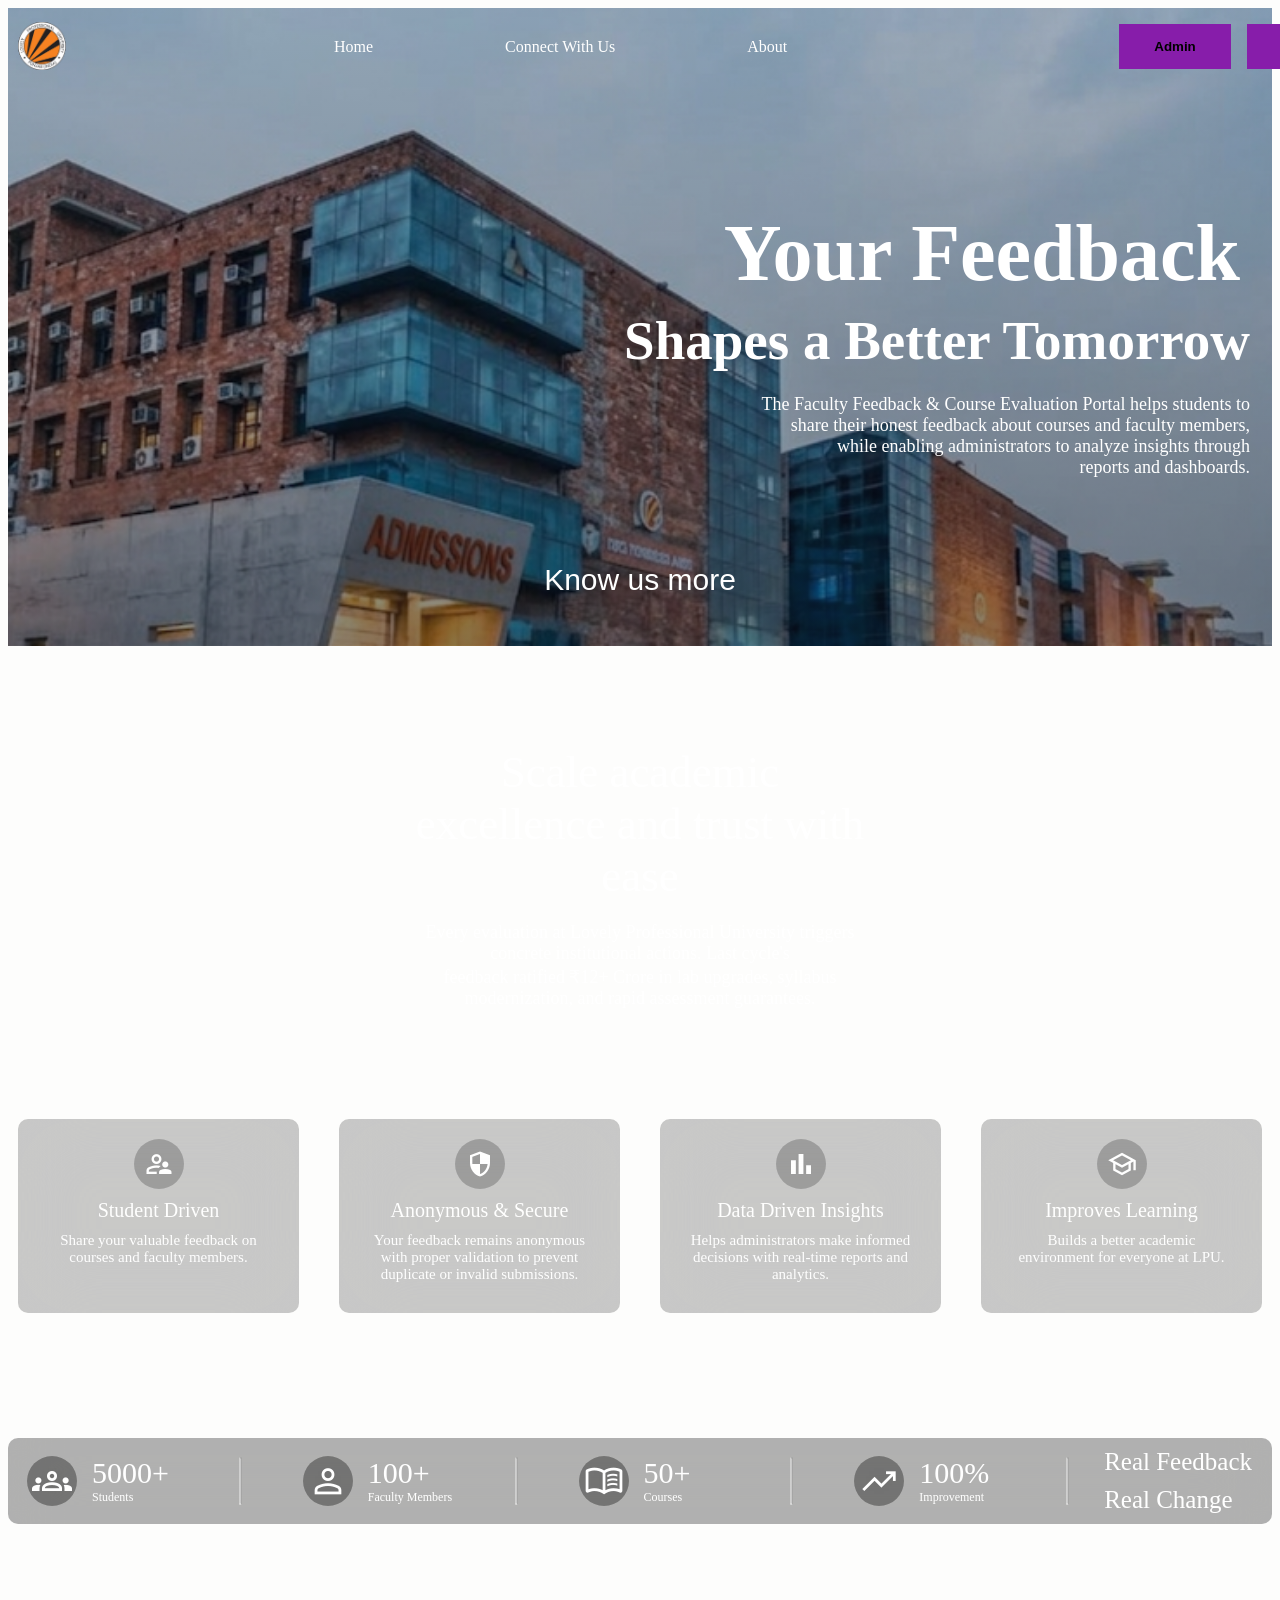
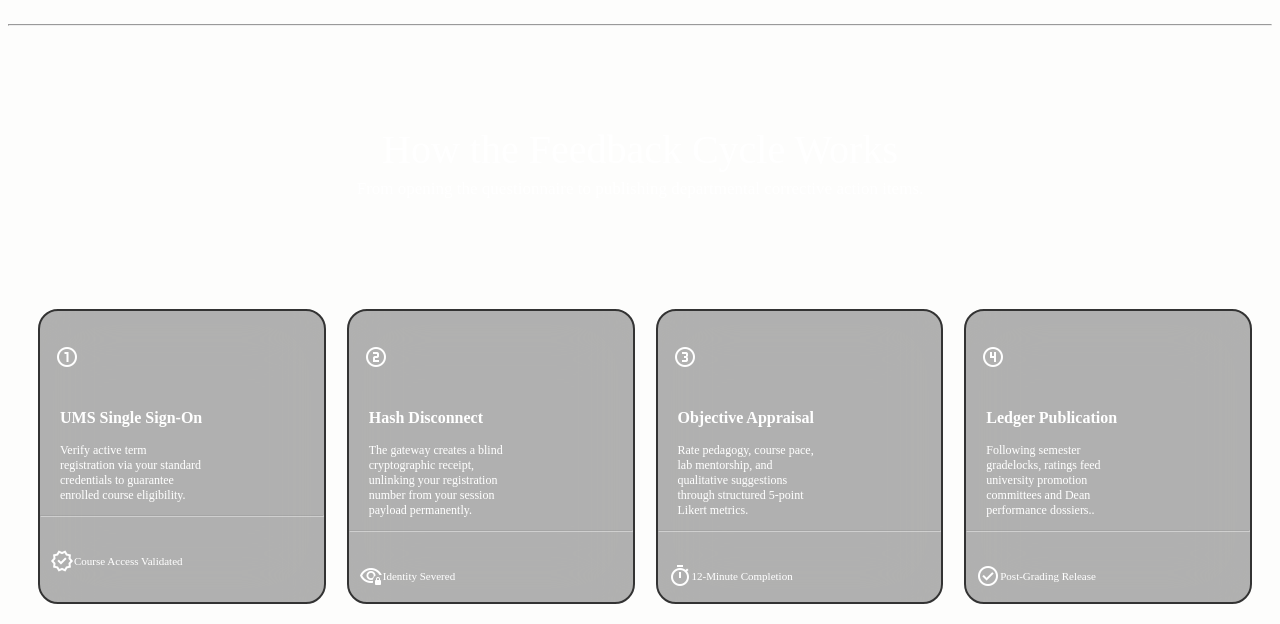
==== CA project/index.html @ 29104237 "lil bit of this, lil bit of that" ====
<!DOCTYPE html>
<html lang="en">
<head>
    <link rel="stylesheet" href="https://fonts.googleapis.com/css2?family=Material+Symbols+Outlined:opsz,wght,FILL,GRAD@20..48,100..700,0..1,-50" />
    <meta charset="UTF-8">
    <meta name="viewport" content="width=device-width, initial-scale=1.0">
    <title>Landing Page</title>
    <link rel="stylesheet" href="css/style.css">
    <link rel="stylesheet" href="css/index_card.css">
</head>
<body class="index-body">
    <header class="index_header">
        <div class="header_content">
            <div class="logo_header">
                <abbr title="Go to home"><img src="images\lpulogo.png" alt="lpu header logo"></abbr>
            </div>        
            <div class="header_nav">
                <ul>
                    <li class="home"> 
                        <a href="index.html">Home</a>
                    </li>
                    <li class="connect-with-us">
                        <a href="connect_with_us.html">Connect With Us</a>
                    </li>
                    <li class="about">
                        <a href="about.html">About</a>
                    </li>
                </ul>    
            </div>
            <div class="login-theme">
                <abbr title="Go to admin login"><button class="header-left-button">Admin</button></abbr>
                <abbr title="Go to student login"><button class="header-right-button" id="login-redirect-button">Login</button></abbr>
            </div>

        </div>
        <main class="index_main">
        <div class="main_container">
            <div class="main_text_container">
                <div class="main_text">
                    <h1 class="main_headinggg">
                       <p class="main_heading_line_1" style="padding-left: 8px;">Your Feedback</p>
                       <p class="main_heading_line_2">Shapes a Better Tomorrow</p>
                    </h1>
                    
                    <p class="main_text_l1">
                        The Faculty Feedback & Course Evaluation Portal helps students to <br>
                        share their honest feedback about courses and faculty members,<br>
                        while enabling administrators to analyze insights through<br>
                        reports and dashboards.<br>
                    </p>

                    <div class="login_button_container">
                        <div class="login_button">
                            <button>
                                <a href="about.html"><p class="login_text">Know us more</p></a> 
                            </button>
                        </div>
                    
                    </div>
                </div>
            </div>
        </div>    
    </main>

        
    </header> 

    
    <div class="section_text1">
       <p class="text1_l1">
            Scale academic excellence and trust with ease
        </p>
       <p class="text1_l2">
            Every evaluation at Lovely Professional University triggers concrete institutional actions. Last cycle's
        </p>
        <p class="text1_l3">
            feedback ratified ₹12+ Crore in lab upgrades, syllabus modernization, and rapid assessment
            guarantees.
        </p>
    </div>
    <!-- Summary Cards -->
    <!-- ****** summary_cards = sc -->
    <div class="summary_card">
        <div class="summary_card_1">
            <div class="summary_card_logo">
                
                <p class="material-symbols-outlined">
                    supervisor_account
                </p>
                <p class="summary_card_line_1">
                    Student Driven
                </p>
                <p class="summary_card_line_2">
                    Share your valuable feedback
                    on courses and faculty members.
                </p>
            </div>
        </div>
        <div class="summary_card_2">
            
            <div class="summary_card_logo">
                <p class="material-symbols-outlined">
                    security
                </p>
                <p class="summary_card_line_1">
                    Anonymous & Secure
                </p>
                <p class="summary_card_line_2">
                    Your feedback remains
                    anonymous with proper validation
                    to prevent duplicate or invalid
                    submissions.
                </p>
            </div>
        </div>
        <div class="summary_card_3">
            <div class="summary_card_logo">
                <p class="material-symbols-outlined">
                    bar_chart
                </p>
                <p class="summary_card_line_1">
                    Data Driven Insights
                </p>
                <p class="summary_card_line_2">
                    Helps administrators make
                    informed decisions with
                    real-time reports and analytics.
                </p>
            </div>
        </div>
        <div class="summary_card_4">
            <div class="summary_card_logo">
                <p class="material-symbols-outlined">
                    school
                </p>
                <p class="summary_card_line_1">
                    Improves Learning
                </p>
                <p class="summary_card_line_2">
                    Builds a better academic
                    environment for everyone
                    at LPU.
                </p>
            </div>
        </div>
    </div>
    <!-- Survey data will be populated here -->
     <!-- survey_data = sd -->
    <div class="survey_data">
        <!-- survey_data_container = sdc -->
        <div class="survey_data_container">
            <!-- survey_data_container_content = sdc_c -->
            <div class="survey_data_container_content">
                <div class="sd_side_logo">
                    <p class="material-symbols-outlined">
                        groups
                    </p>
                </div>
                <div class="survey_data_text">
                    <div class="survey_data_line_1">
                        5000+
                    </div>
                    <div class="survey_data_line_2">
                        Students
                    </div>
                </div>
            </div>
        </div>
        <hr class="sd_break">
        <div class="survey_data_container">
            <div class="survey_data_container_content">
                <div class="sd_side_logo">
                    <p class="material-symbols-outlined">
                        person
                    </p>
                </div>
                <div class="survey_data_text">
                    <div class="survey_data_line_1">
                        100+
                    </div>
                    <div class="survey_data_line_2">
                        Faculty Members
                    </div>
                </div>
            </div>
        </div>
        <hr class="sd_break">
        <div class="survey_data_container">
            <div class="survey_data_container_content">
                <div class="sd_side_logo">
                    <p class="material-symbols-outlined">
                        menu_book
                    </p>
                </div>
                <div class="survey_data_text">
                    <div class="survey_data_line_1">
                        50+
                    </div>
                    <div class="survey_data_line_2">
                        Courses
                    </div>
                </div>
            </div>
        </div>
        <hr class="sd_break">
        <div class="survey_data_container">
            <div class="survey_data_container_content">
                <div class="sd_side_logo">
                    <p class="material-symbols-outlined">
                        trending_up
                    </p>
                </div>
                <div class="survey_data_text">
                    <div class="survey_data_line_1">
                        100%
                    </div>
                    <div class="survey_data_line_2">
                        Improvement
                    </div>
                </div>
            </div>
        </div>
        <hr class="sd_break">
        <div class="sdc_5">
            <div class="sd_5">
                <p class="sd_5_l1">
                    Real Feedback
                </p>
                <p class="sd_5_l2">
                    Real Change
                </p>
            </div>
        </div>
    </div>
    <div class="page_break_1">
        <hr class="break_1">
    </div>
<!-- how the review system work -->
<!-- about_feedback = --af -->
<section class="about_feedback">
    <div class="af_t1">
        <div class="af_t1_l1">
            How the Feedback Cycle Works
        </div>
        <div class="af_t1_l2">
            From opening the questionnaire to publishing departmental corrective action items.
            </div>
    </div>

        <!-- feedback steps in the card -->
        <!-- feedback_steps = fs -->
        <div class="feedback_steps">
            <!-- feedback_step_card = fsc -->
            <div class="feedback_step_card">
                <div class="feedback_step_card_top_logo">
                    <p class="material-symbols-outlined">
                        counter_1
                    </p>
                </div>
                <div class="feedback_line">
                    <p class="feedback_line_1">
                        UMS Single Sign-On
                    </p>
                    <p class="feedback_line_2">
                        Verify active term registration via
                        your standard credentials to
                        guarantee enrolled course
                        eligibility.
                    </p>
                </div>
                <hr class="feedback_break">
                <div class="feedback_bottom_line">
                    <div class="feedback_bottom_line_1">
                        <p class="material-symbols-outlined">
                                verified
                        </p>
                    </div>
                    <div class="feedback_bottom_line_2">
                        Course Access Validated
                    </div>
                </div>
            </div>
            <div class="feedback_step_card">
                <div class="feedback_step_card_top_logo">
                    <p class="material-symbols-outlined">
                        counter_2
                    </p>
                </div>
                <div class="feedback_line">
                    <p class="feedback_line_1">
                        Hash Disconnect
                    </p>
                    <p class="feedback_line_2">
                        The gateway creates a blind
                        cryptographic receipt, unlinking
                        your registration number from
                        your session payload
                        permanently.
                    </p>
                </div>
                <hr class="feedback_break">
                <div class="feedback_bottom_line">
                    <div class="feedback_bottom_line_1">
                        <p class="material-symbols-outlined">
                            visibility_lock
                        </p>
                    </div>
                    <div class="feedback_bottom_line_2">
                            Identity Severed                        
                    </div>
                </div>
            </div>
            <div class="feedback_step_card">
                <div class="feedback_step_card_top_logo">
                    <p class="material-symbols-outlined">
                        counter_3
                    </p>
                </div>
                <div class="feedback_line">
                    <p class="feedback_line_1">
                        Objective Appraisal
                    </p>
                    <p class="feedback_line_2">
                        Rate pedagogy, course pace, lab
                        mentorship, and qualitative
                        suggestions through structured
                        5-point Likert metrics.
                    </p>
                </div>
                <hr class="feedback_break">
                <div class="feedback_bottom_line">
                    <div class="feedback_bottom_line_1">
                        <p class="material-symbols-outlined">
                            timer
                        </p>
                    </div>
                    <div class="feedback_bottom_line_2">
                        12-Minute Completion
                    </div>
                </div>
            </div>
            <div class="feedback_step_card">
                <div class="feedback_step_card_top_logo">
                    <p class="material-symbols-outlined">
                        counter_4
                    </p>
                </div>
                <div class="feedback_line">
                    <p class="feedback_line_1">
                        Ledger Publication
                    </p>
                    <p class="feedback_line_2">
                        Following semester gradelocks, ratings feed university promotion committees and Dean performance dossiers..
                    </p>
                </div>
                <hr class="feedback_break">
                <div class="feedback_bottom_line">
                    <div class="feedback_bottom_line_1ep_card_top_logo">
                        <p class="material-symbols-outlined">
                            check_circle
                        </p>
                    </div>
                    <div class="feedback_bottom_line_2">
                        Post-Grading Release
                    </div>
                </div>
            </div>
        </div>
    </section>
    <script src="js/main.js"></script>
</body>
</html>
---- CA project/css/style.css ----
@import url(colors.css);

html, body{
    color: rgb(255, 255, 255);
}


.index-body {
    background-color: rgb(253, 253, 252);
    background-image:
        /* linear-gradient(to bottom, rgba(0, 0, 0, 0), rgb(57, 55, 55)), */
       
    background-repeat: no-repeat;
    background-attachment: fixed;
    background-size: cover;
}

.index_header {
    background-image:
        linear-gradient(rgba(12, 18, 30, 0.28), rgba(12, 18, 30, 0.48)),
        url("../images/new-new.png");
    background-repeat: no-repeat;
    background-position: center;
    background-size: cover;
}

.header_nav ul{
    list-style-type: none;
    margin: 0;
    padding: 3px 0;
    display: flex;
    align-items: center;
    gap: 100px;
    white-space: nowrap;
}

.header_content {
    animation-name: homeAnimation;
    animation-duration: 5s;
    display: flex;
    justify-content: space-between;
    border-radius: 20px;
    align-items: center;
    padding-bottom: 70px;
}

.header_nav ul li a{
    display: block;
    color: white;
    text-align: center;
    padding: 14px 16px;
    text-decoration: none;
}

.header-right-button{
    background-color: rgb(135, 29, 170);
    border: none;
    font-weight: 600;
}

.header-left-button{
    background-color: rgb(135, 29, 170);
    border: none;
    font-weight: 600;
    padding: 15px 35px
}

#login-redirect-button{
    padding: 15px 35px;
}

.header-right-button:hover , .header-left-button:hover{
    background-color: rgb(137, 101, 39);
}

.logo_header img{
    max-width: 100%;
    height: 48px;
    width: auto;
    padding: 7px 300px 5px 10px;
}

.login-theme{
    align-items: center;
    list-style-type: none;
    padding: 0;
    margin: 1rem;
    display: flex;
    flex-direction: row;
    gap: 1rem;
    padding-left: 300px;

}

@keyframes homeAnimation {
    from {opacity: 0%;}
    to {opacity: 100%;}

  
}
.home:hover {
    border-bottom: 2px solid white;
    animation-name: slidingbar;
    animation-duration: 0.4s;
}
@keyframes slidingbar {
    from {border-bottom: none}
    to {border-bottom: 2px solid white;}
}

.connect-with-us:hover {
    border-bottom: 2px solid white;
    animation-name: slidingbar;
    animation-duration: 0.4s;
}
.about:hover {
    border-bottom: 2px solid white;
    animation-name: slidingbar;
    animation-duration: 0.4s;
}
---- CA project/css/index_card.css ----
/*  main tag css is here */

.index_main {
    
    display: flex;
    flex-direction: column;
    margin: 20px 10px 25px 10px;
    height: auto;
    min-height: 20vh;
}

.main_text_container {
    display: flex;
    flex-direction: row;
    flex: 1;
    flex-wrap: wrap;
    justify-content: center;
    align-items: left;
    height: auto;
    width: auto;
    margin: 10px 10px 10px 10px;
    padding: 2px;
}
.main_text {
    flex: 1 1 320px;
    
    width: auto;
    min-width: 0;
    align-items: right;
}

.main_headinggg{
    align-items: ;
}

.main_heading_line_1 {

    font-size: 80px;
    color: white;
    text-align: right;
    margin: 10px 10px 10px 10px;
}

.main_heading_line_2 {
    font-size: 55px;
    color: white;
    margin: 0px 0px 0px 20px;
    text-align: right;
}

.main_text_l1 {
    
    font-size: 18px;
    color: white;
    text-align: right;
    padding-left: 20px;
}


.main_image {
    flex: 0 1 300px;
    max-width: 300px;
    min-width: 0;
}

.main_image img {
    display: block;
    width: 100%;
    max-width: 100%;
    height: auto;
    margin: 0;
    border-radius: 20px;
}

/* colour seting is pending here */
.login_button_container {
    
    display: flex;
    flex-direction: row;
    justify-content: center;
    align-items: center;   
    margin: 0;
    padding-top: 30px;
    
}
.login_button button {
    display: flex;
    flex-direction: row;
    border-radius: 15px;
    border-color: rgba(240, 255, 255, 0);
    background-color: rgba(202, 224, 246, 0);
    padding: 5px 20px;
    font-size: 30px;
    
    
}
.login_text {
    color: rgb(255, 255, 255);

}
.login_button a{
    text-decoration: none;

}


/* section tag css is here ln 76 -- ln 208 */



/* make this better  {  :(  } */
/* .section_text1 {
    background: linear-gradient(90deg in oklch, oklch(13.83% 0.0267 309.44) 0.0%, oklch(14.50% 0.0284 311.27) 2.1%, oklch(15.27% 0.0305 313.47) 4.3%, oklch(16.15% 0.0330 316.01) 6.4%, oklch(17.12% 0.0359 318.84) 8.5%, oklch(18.18% 0.0391 321.95) 10.6%, oklch(19.31% 0.0425 325.29) 12.8%, oklch(20.52% 0.0461 328.83) 14.9%, oklch(21.78% 0.0499 332.54) 17.0%, oklch(23.09% 0.0538 336.38) 19.1%, oklch(24.44% 0.0577 340.33) 21.3%, oklch(25.82% 0.0617 344.33) 23.4%, oklch(27.23% 0.0657 348.37) 25.5%, oklch(28.65% 0.0696 352.41) 27.7%, oklch(30.08% 0.0734 356.42) 29.8%, oklch(31.50% 0.0770 0.35) 31.9%, oklch(32.91% 0.0804 4.18) 34.0%, oklch(34.30% 0.0836 7.87) 36.2%, oklch(35.65% 0.0864 11.40) 38.3%, oklch(36.97% 0.0890 14.72) 40.4%, oklch(38.24% 0.0911 17.80) 42.6%, oklch(39.45% 0.0928 20.61) 44.7%, oklch(40.59% 0.0940 23.11) 46.8%, oklch(41.66% 0.0947 25.28) 48.9%, oklch(42.66% 0.0948 27.09) 51.1%, oklch(43.64% 0.0944 28.65) 53.2%, oklch(44.61% 0.0935 30.00) 55.3%, oklch(45.57% 0.0920 31.15) 57.4%, oklch(46.52% 0.0902 32.11) 59.6%, oklch(47.46% 0.0879 32.89) 61.7%, oklch(48.38% 0.0853 33.52) 63.8%, oklch(49.29% 0.0825 34.00) 66.0%, oklch(50.18% 0.0793 34.36) 68.1%, oklch(51.05% 0.0760 34.59) 70.2%, oklch(51.89% 0.0725 34.73) 72.3%, oklch(52.72% 0.0689 34.78) 74.5%, oklch(53.51% 0.0652 34.75) 76.6%, oklch(54.29% 0.0615 34.67) 78.7%, oklch(55.03% 0.0578 34.54) 80.9%, oklch(55.74% 0.0541 34.38) 83.0%, oklch(56.42% 0.0506 34.21) 85.1%, oklch(57.07% 0.0472 34.03) 87.2%, oklch(57.68% 0.0440 33.86) 89.4%, oklch(58.25% 0.0411 33.73) 91.5%, oklch(58.78% 0.0384 33.63) 93.6%, oklch(59.27% 0.0361 33.59) 95.7%, oklch(59.72% 0.0341 33.62) 97.9%, oklch(60.13% 0.0326 33.73) 100.0%);
    opacity: 50%;
    border-radius: 10px;
    backdrop-filter: blur(10px);
    margin: -90px 8px 25px 8px;
} */

.text1_l1 {
    font-size: 45px;
    color: white;
    text-align: center;
    margin: 100px 400px 10px 400px;
}

.text1_l2 {
    font-size: 18px;
    color: white;
    text-align:center;
    margin: 20px 390px 10px 390px;
}
.text1_l3 {
    font-size: 18px;
    color: white;
    text-align:center;
    margin: -8px 400px 10px 400px;
}

.summary_card {
    display: flex;
    flex-direction: row;
    gap: 20px;

}

.summary_card_1,.summary_card_2,.summary_card_3,.summary_card_4 {
    flex: 1;
    text-align: center;
    padding: 20px;
    background-color: rgba(0, 0, 0, 0.3);
    backdrop-filter: blur(35px);
    opacity: 70%;
    border-radius: 10px;
    margin: 100px 10px 25px 10px;
}

.summary_card_logo .material-symbols-outlined{
    display: flex;
    justify-content: center;
    align-items: center;   
    margin: auto;
    font-size: 30px;
    overflow: hidden;
    width: 50px;
    height: 50px;
    border-radius: 50%;
    background-color: rgba(0, 0, 0, 0.3);
    backdrop-filter: blur(35px);
}


.summary_card_line_1 {
    font-size: 20px;
    color: white;
    margin: 10px 10px 10px 10px;
}
.summary_card_line_2 {
    font-size: 15px;
    color: white;
    margin: 10px 10px 10px 10px;
}
/* .material-symbols-outlined {
    margin: 10px 10px 10px 10px;
    font-size: 40px;
    font-variation-settings:
    'FILL' 0,
    'wght' 400,
    'GRAD' 0,
    'opsz' 48
} */

.survey_data {
    display: flex;
    flex-direction: row;
    justify-content: center;
    align-items: center;
    margin: 100px auto;
    background-color: rgba(0, 0, 0, 0.3);
    backdrop-filter: blur(35px);
    border-radius: 10px;
    gap: 20px;

}

/* fix the logo size here */
.survey_data_container{
    flex: 1;
    border-radius: 10px;
    align-items: baseline;
}

.survey_data_container_content {
    display: flex;
    flex-direction: row;
    align-items: center;
}

.survey_data_text{
    flex: 1;
}




.survey_data_line_1{
    font-size: 30px;
    margin: auto;
}
/* survey_data_side_logo :( */
.sd_side_logo .material-symbols-outlined{
    margin: 2px 15px 1px 19px;
    font-size: 40px;
    overflow: hidden;
    width: 50px;
    height: 50px;
    border-radius: 50%;
    background-color: rgba(0, 0, 0, 0.3);
    backdrop-filter: blur(35px);
    display: flex;
    justify-content: center;
    align-items: center;
}


.sd_break {
    display: flex;
    rotate: 90deg;
    width: 45px;
    max-width: 45px;
}
.survey_data_line_2{
    font-size: 12px;
    margin: auto;
}

.sd_5_l2,.sd_5_l1 {
    font-size: 25px;
    margin: 10px 20px 10px -7px;
}

/* how the feedback system work css ln238 -- ln349 */

.page_break_1_{
    margin: 100px 0px 100px 0px;
}
.break_1 {
    
    margin: 100px 0px 00px 0px;
}
.af_t1 {
    margin: 100px 10px 10px 10px ;
}
.af_t1_l1{
    text-align: center;
    margin: 0px 0px 6px 0px ;
    font-size: 40px;
}
.af_t1_l2{
    text-align: center;
    font-size: 17px;
}

/* cards starts here */

.feedback_steps{
    display: flex;
    flex-direction: row;
    gap: 1px;
    margin: 100px 10px 10px 20px ;
    border-radius: 10px;    
    }

.fsc_top_logo{
    margin: auto;
    font-size: 40px;
    overflow: hidden;
    width: 50px;
    height: 50px;
    border-radius: 50%;
    background-color: rgba(0, 0, 0, 0.3);
    backdrop-filter: blur(35px);
    display: flex;
    justify-content: center;
    align-items: center;  
}
.feedback_step_card {
    flex: 1;

    border: 2px solid #333333;
    margin: 10px 10px 10px 10px ;
    background-color: rgba(0, 0, 0, 0.3);
    backdrop-filter: blur(35px);
    border-radius: 20px;
}
.feedback_step_card_top_logo{
    margin: 10px 0px 10px 15px ;

}
.feedback_line {
    margin: 10px 120px 10px 20px ;
    height: auto;
}

p.feedback_line_1 {
    font-size: 16px;
    font-weight:900;
}
p.feedback_line_2 {
    font-size: 12px;
}

.feedback_bottom_line {
    display: flex;
    flex-direction: row;
    align-items: center;
    overflow: hidden;
    margin: 0px 10px -10px 10px;
}

.feedback_break {
    margin-top: 0px;
    opacity: 50%;
}
.feedback_bottom_line_1 {
    flex: 0 0 auto;
    height: auto;
    width:  auto;
    margin: 0px ;
    font-size: 10px;
}

.feedback_bottom_line_2 {
    flex: 0 0 auto;
    margin:0px;
    font-size: 11px;
}
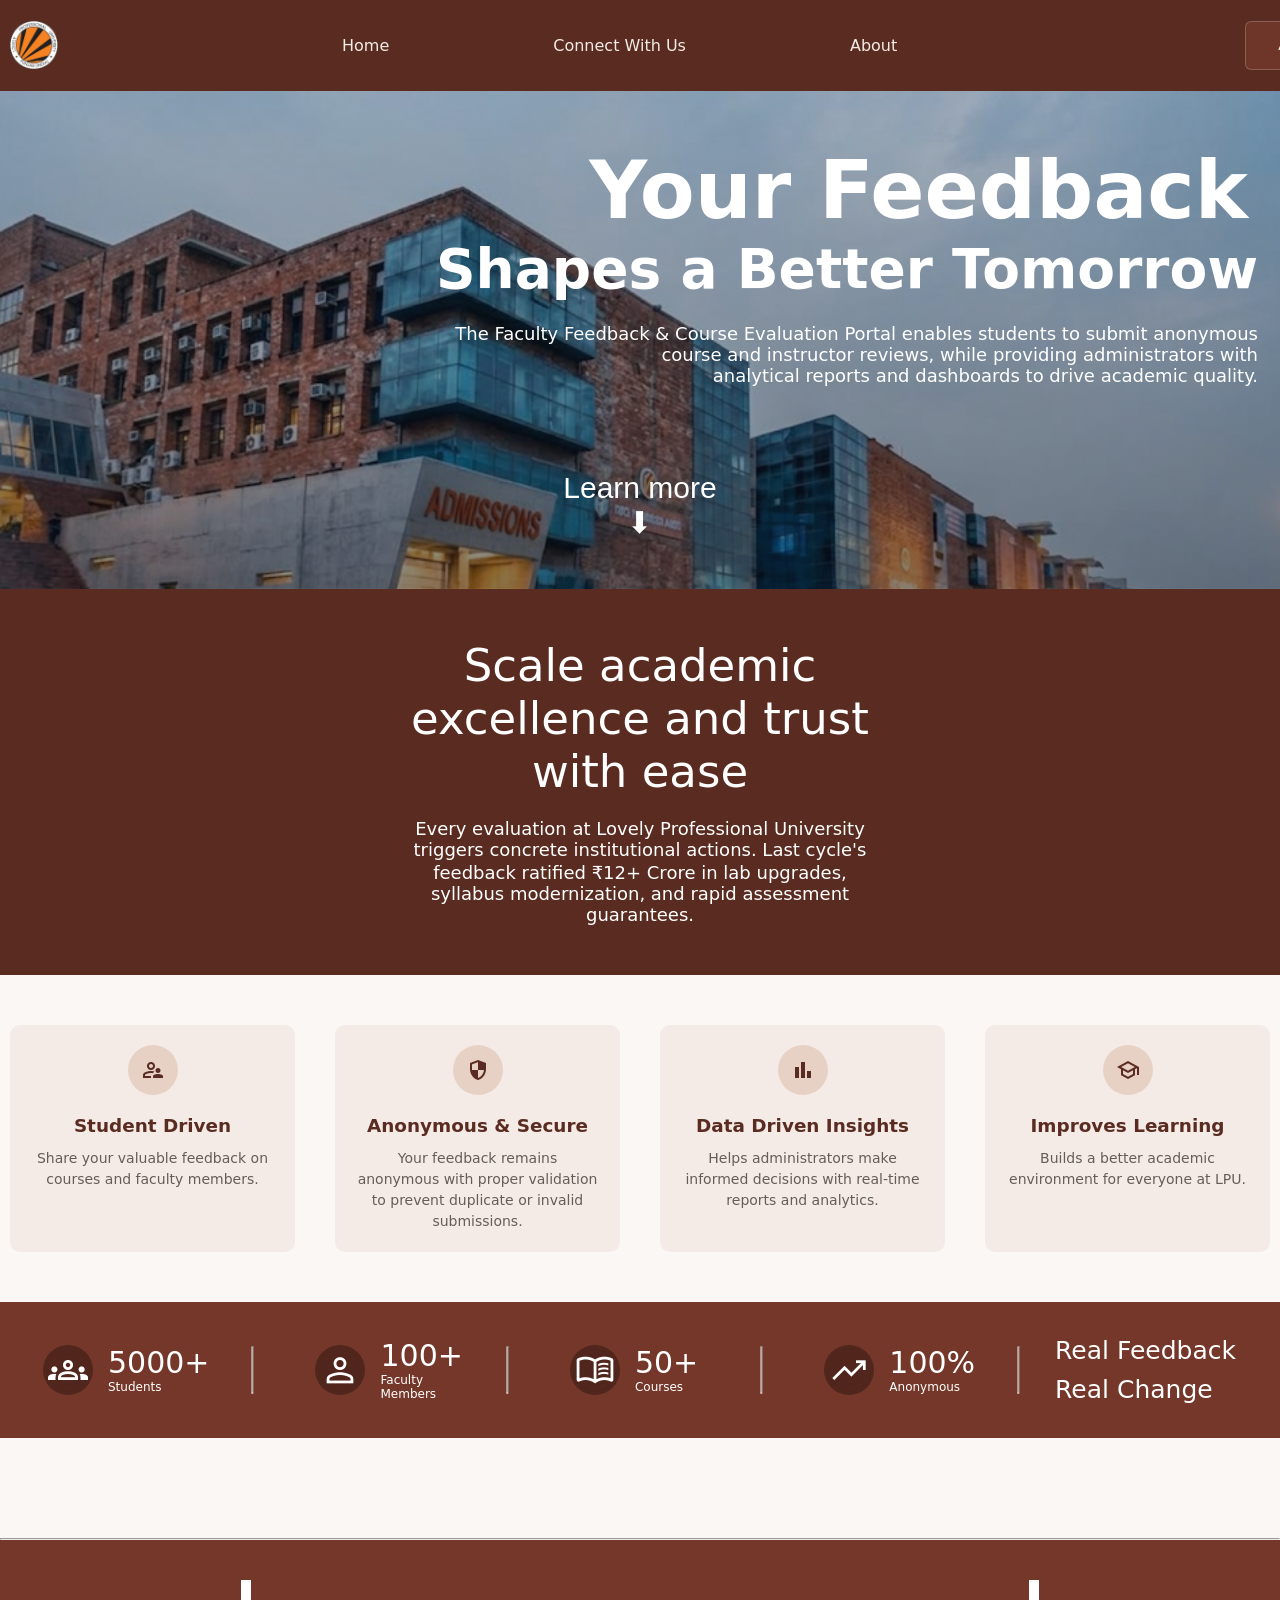
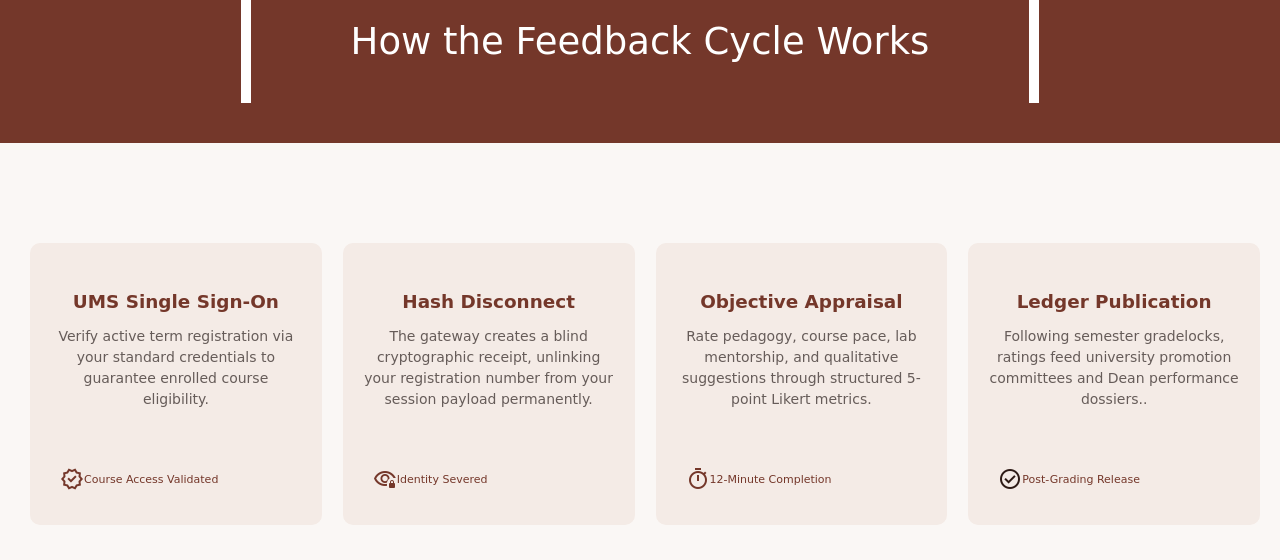
==== commit 8e71727c: "Finished re-styling of index page, shashank can u add the bottom for the page as seen on professiona" ====
--- a/CA project/index.html
+++ b/CA project/index.html
@@ -33,6 +33,7 @@
             </div>
 
         </div>
+    </header>
         <main class="index_main">
         <div class="main_container">
             <div class="main_text_container">
@@ -41,18 +42,16 @@
                        <p class="main_heading_line_1" style="padding-left: 8px;">Your Feedback</p>
                        <p class="main_heading_line_2">Shapes a Better Tomorrow</p>
                     </h1>
-                    
                     <p class="main_text_l1">
-                        The Faculty Feedback & Course Evaluation Portal helps students to <br>
-                        share their honest feedback about courses and faculty members,<br>
-                        while enabling administrators to analyze insights through<br>
-                        reports and dashboards.<br>
+                    The Faculty Feedback & Course Evaluation Portal enables students to submit anonymous <br>
+                    course and instructor reviews,
+                     while providing administrators with <br> analytical reports and dashboards to drive academic quality.
                     </p>
 
                     <div class="login_button_container">
                         <div class="login_button">
                             <button>
-                                <a href="about.html"><p class="login_text">Know us more</p></a> 
+                                <a href="about.html"><p class="login_text">Learn more <br> ⬇</p></a> 
                             </button>
                         </div>
                     
@@ -61,9 +60,6 @@
             </div>
         </div>    
     </main>
-
-        
-    </header> 
 
     
     <div class="section_text1">
@@ -215,7 +211,7 @@
                         100%
                     </div>
                     <div class="survey_data_line_2">
-                        Improvement
+                        Anonymous
                     </div>
                 </div>
             </div>
@@ -240,11 +236,8 @@
 <section class="about_feedback">
     <div class="af_t1">
         <div class="af_t1_l1">
-            How the Feedback Cycle Works
-        </div>
-        <div class="af_t1_l2">
-            From opening the questionnaire to publishing departmental corrective action items.
-            </div>
+           <p class="af_t1_l1_txt"> How the Feedback Cycle Works <p>
+        </div>
     </div>
 
         <!-- feedback steps in the card -->
@@ -252,11 +245,7 @@
         <div class="feedback_steps">
             <!-- feedback_step_card = fsc -->
             <div class="feedback_step_card">
-                <div class="feedback_step_card_top_logo">
-                    <p class="material-symbols-outlined">
-                        counter_1
-                    </p>
-                </div>
+               
                 <div class="feedback_line">
                     <p class="feedback_line_1">
                         UMS Single Sign-On
@@ -281,11 +270,7 @@
                 </div>
             </div>
             <div class="feedback_step_card">
-                <div class="feedback_step_card_top_logo">
-                    <p class="material-symbols-outlined">
-                        counter_2
-                    </p>
-                </div>
+               
                 <div class="feedback_line">
                     <p class="feedback_line_1">
                         Hash Disconnect
@@ -311,11 +296,7 @@
                 </div>
             </div>
             <div class="feedback_step_card">
-                <div class="feedback_step_card_top_logo">
-                    <p class="material-symbols-outlined">
-                        counter_3
-                    </p>
-                </div>
+                
                 <div class="feedback_line">
                     <p class="feedback_line_1">
                         Objective Appraisal
@@ -340,11 +321,7 @@
                 </div>
             </div>
             <div class="feedback_step_card">
-                <div class="feedback_step_card_top_logo">
-                    <p class="material-symbols-outlined">
-                        counter_4
-                    </p>
-                </div>
+              
                 <div class="feedback_line">
                     <p class="feedback_line_1">
                         Ledger Publication
--- a/CA project/css/style.css
+++ b/CA project/css/style.css
@@ -7,21 +7,18 @@
 
 .index-body {
     background-color: rgb(253, 253, 252);
-    background-image:
-        /* linear-gradient(to bottom, rgba(0, 0, 0, 0), rgb(57, 55, 55)), */
-       
+    margin: 0;
+    font-family: system-ui, -apple-system, sans-serif;
+    background-color: #FAF7F5;
+    color: #2D1A15;
     background-repeat: no-repeat;
     background-attachment: fixed;
     background-size: cover;
 }
 
 .index_header {
-    background-image:
-        linear-gradient(rgba(12, 18, 30, 0.28), rgba(12, 18, 30, 0.48)),
-        url("../images/new-new.png");
-    background-repeat: no-repeat;
-    background-position: center;
-    background-size: cover;
+    background-color: #5A2C21;
+    color: #FFFFFF;
 }
 
 .header_nav ul{
@@ -41,36 +38,42 @@
     justify-content: space-between;
     border-radius: 20px;
     align-items: center;
-    padding-bottom: 70px;
+    padding-top: 5px;
+    padding-bottom: 5px;
 }
 
 .header_nav ul li a{
     display: block;
-    color: white;
+    color: #F3EBE6;
+    margin: 0 1rem;
+    font-weight: 500;
     text-align: center;
     padding: 14px 16px;
     text-decoration: none;
 }
 
 .header-right-button{
-    background-color: rgb(135, 29, 170);
-    border: none;
-    font-weight: 600;
+    background-color: #6E3628;
+    color: #FFFFFF;
+    border: 1px solid rgba(255, 255, 255, 0.2);
+    padding: 1rem 2rem;
+    border-radius: 6px;
+    cursor: pointer;
 }
 
 .header-left-button{
-    background-color: rgb(135, 29, 170);
-    border: none;
-    font-weight: 600;
-    padding: 15px 35px
+    background-color: #6E3628;
+    color: #FFFFFF;
+    border: 1px solid rgba(255, 255, 255, 0.2);
+    padding: 1rem 2rem;
+    border-radius: 6px;
+    cursor: pointer;
 }
 
-#login-redirect-button{
-    padding: 15px 35px;
-}
+
 
 .header-right-button:hover , .header-left-button:hover{
-    background-color: rgb(137, 101, 39);
+    background-color: #4a271e;
 }
 
 .logo_header img{
--- a/CA project/css/index_card.css
+++ b/CA project/css/index_card.css
@@ -2,12 +2,18 @@
 /*  main tag css is here */
 
 .index_main {
-    
+    background-image:
+        linear-gradient(rgba(12, 18, 30, 0.28), rgba(12, 18, 30, 0.48)),
+        url("../images/new-new.png");
+    background-color: #74372a;
+    background-repeat: no-repeat;
+    background-position: center;
+    background-size: cover;
     display: flex;
     flex-direction: column;
-    margin: 20px 10px 25px 10px;
     height: auto;
     min-height: 20vh;
+    padding: 20px 10px 0px;
 }
 
 .main_text_container {
@@ -39,13 +45,13 @@
     font-size: 80px;
     color: white;
     text-align: right;
-    margin: 10px 10px 10px 10px;
+    margin: 10px 10px 0px 10px;
 }
 
 .main_heading_line_2 {
     font-size: 55px;
     color: white;
-    margin: 0px 0px 0px 20px;
+    margin: 0px 0px 0px 0px;
     text-align: right;
 }
 
@@ -99,30 +105,36 @@
     color: rgb(255, 255, 255);
 
 }
+
+.login_text:hover{
+    text-shadow: 0 2px 0 0 #FFFFFF;
+}
+
 .login_button a{
     text-decoration: none;
 
 }
 
+.login_button:hover {
+    transform: translateY(-5px);
+}
+
 
 /* section tag css is here ln 76 -- ln 208 */
 
 
 
 /* make this better  {  :(  } */
-/* .section_text1 {
-    background: linear-gradient(90deg in oklch, oklch(13.83% 0.0267 309.44) 0.0%, oklch(14.50% 0.0284 311.27) 2.1%, oklch(15.27% 0.0305 313.47) 4.3%, oklch(16.15% 0.0330 316.01) 6.4%, oklch(17.12% 0.0359 318.84) 8.5%, oklch(18.18% 0.0391 321.95) 10.6%, oklch(19.31% 0.0425 325.29) 12.8%, oklch(20.52% 0.0461 328.83) 14.9%, oklch(21.78% 0.0499 332.54) 17.0%, oklch(23.09% 0.0538 336.38) 19.1%, oklch(24.44% 0.0577 340.33) 21.3%, oklch(25.82% 0.0617 344.33) 23.4%, oklch(27.23% 0.0657 348.37) 25.5%, oklch(28.65% 0.0696 352.41) 27.7%, oklch(30.08% 0.0734 356.42) 29.8%, oklch(31.50% 0.0770 0.35) 31.9%, oklch(32.91% 0.0804 4.18) 34.0%, oklch(34.30% 0.0836 7.87) 36.2%, oklch(35.65% 0.0864 11.40) 38.3%, oklch(36.97% 0.0890 14.72) 40.4%, oklch(38.24% 0.0911 17.80) 42.6%, oklch(39.45% 0.0928 20.61) 44.7%, oklch(40.59% 0.0940 23.11) 46.8%, oklch(41.66% 0.0947 25.28) 48.9%, oklch(42.66% 0.0948 27.09) 51.1%, oklch(43.64% 0.0944 28.65) 53.2%, oklch(44.61% 0.0935 30.00) 55.3%, oklch(45.57% 0.0920 31.15) 57.4%, oklch(46.52% 0.0902 32.11) 59.6%, oklch(47.46% 0.0879 32.89) 61.7%, oklch(48.38% 0.0853 33.52) 63.8%, oklch(49.29% 0.0825 34.00) 66.0%, oklch(50.18% 0.0793 34.36) 68.1%, oklch(51.05% 0.0760 34.59) 70.2%, oklch(51.89% 0.0725 34.73) 72.3%, oklch(52.72% 0.0689 34.78) 74.5%, oklch(53.51% 0.0652 34.75) 76.6%, oklch(54.29% 0.0615 34.67) 78.7%, oklch(55.03% 0.0578 34.54) 80.9%, oklch(55.74% 0.0541 34.38) 83.0%, oklch(56.42% 0.0506 34.21) 85.1%, oklch(57.07% 0.0472 34.03) 87.2%, oklch(57.68% 0.0440 33.86) 89.4%, oklch(58.25% 0.0411 33.73) 91.5%, oklch(58.78% 0.0384 33.63) 93.6%, oklch(59.27% 0.0361 33.59) 95.7%, oklch(59.72% 0.0341 33.62) 97.9%, oklch(60.13% 0.0326 33.73) 100.0%);
-    opacity: 50%;
-    border-radius: 10px;
-    backdrop-filter: blur(10px);
-    margin: -90px 8px 25px 8px;
-} */
+.section_text1 {
+    background: #5A2C21;
+}
 
 .text1_l1 {
     font-size: 45px;
     color: white;
     text-align: center;
-    margin: 100px 400px 10px 400px;
+    margin: 0px 400px 0px 400px;
+    padding-top: 50px;
 }
 
 .text1_l2 {
@@ -135,72 +147,82 @@
     font-size: 18px;
     color: white;
     text-align:center;
-    margin: -8px 400px 10px 400px;
+    margin: -8px 400px 0px 400px;
+    padding-bottom: 50px;
 }
 
 .summary_card {
+    padding-top: 50px;
+    background: #FAF7F5;
     display: flex;
     flex-direction: row;
     gap: 20px;
-
+    padding-bottom: 25px;
+    
+}
+.summary_card_1:hover, .summary_card_2:hover, .summary_card_3:hover, .summary_card_4:hover,
+.feedback_step_card:hover {
+    transform: translateY(-10px);
+    box-shadow: 0 0 0 2px #74372a;
 }
 
 .summary_card_1,.summary_card_2,.summary_card_3,.summary_card_4 {
     flex: 1;
     text-align: center;
     padding: 20px;
-    background-color: rgba(0, 0, 0, 0.3);
-    backdrop-filter: blur(35px);
-    opacity: 70%;
+    background-color: #F4EBE6;
     border-radius: 10px;
-    margin: 100px 10px 25px 10px;
+    margin: 0px 10px 25px 10px;
 }
 
 .summary_card_logo .material-symbols-outlined{
-    display: flex;
+  width: 50px;
+  height: 50px;
+  background-color: #E7D1C4;
+  border-radius: 50%;
+  display: flex;
+  align-items: center;
+  justify-content: center;
+  margin: 0 auto 1.25rem auto;
+  color: #5A2C21;
+}
+
+.feedback_step_card_top_logo .material-symbols-outlined {
+    display: flex;
+    align-items: center;
     justify-content: center;
-    align-items: center;   
-    margin: auto;
-    font-size: 30px;
-    overflow: hidden;
     width: 50px;
     height: 50px;
+    margin: 0 auto 1.25rem;
     border-radius: 50%;
-    background-color: rgba(0, 0, 0, 0.3);
-    backdrop-filter: blur(35px);
+    background-color: #E7D1C4;
+    color: #5A2C21;
 }
 
 
 .summary_card_line_1 {
-    font-size: 20px;
-    color: white;
-    margin: 10px 10px 10px 10px;
+    color: #5A2C21;;
+    font-size: 1.15rem;
+    font-weight: 600;
+    margin-bottom: 0.75rem;
+
 }
 .summary_card_line_2 {
-    font-size: 15px;
-    color: white;
-    margin: 10px 10px 10px 10px;
-}
-/* .material-symbols-outlined {
-    margin: 10px 10px 10px 10px;
-    font-size: 40px;
-    font-variation-settings:
-    'FILL' 0,
-    'wght' 400,
-    'GRAD' 0,
-    'opsz' 48
-} */
+    color: #665C59;
+    font-size: 0.875rem;
+    line-height: 1.5;
+    margin: 0;
+}
 
 .survey_data {
-    display: flex;
-    flex-direction: row;
-    justify-content: center;
+    flex-direction: row;
+    gap: 20px;
+    background-color: #74372a;
+    color: #FFFFFF;
+    padding: 1.5rem;
+    display: flex;
+    justify-content: space-around;
     align-items: center;
-    margin: 100px auto;
-    background-color: rgba(0, 0, 0, 0.3);
-    backdrop-filter: blur(35px);
-    border-radius: 10px;
-    gap: 20px;
 
 }
 
@@ -270,13 +292,29 @@
     margin: 100px 0px 00px 0px;
 }
 .af_t1 {
-    margin: 100px 10px 10px 10px ;
+    background: #74372a;
+    padding-top: 40px;
+    padding-bottom: 40px;
 }
 .af_t1_l1{
     text-align: center;
-    margin: 0px 0px 6px 0px ;
-    font-size: 40px;
-}
+    font-size: 37px;
+    color: #FFFFFF;
+    border-left: 10px solid #FFFFFF;
+    border-right: 10px solid #FFFFFF;
+    /* border-top: 2px solid #FFFFFF;
+    border-bottom: 2px solid #FFFFFF; */
+    width: fit-content;
+    padding: 3px 100px;
+    margin: auto;
+
+}
+
+/* .af_t1_l1_txt {
+    border: 2px solid #54251c;
+    padding: none;
+} */
+
 .af_t1_l2{
     text-align: center;
     font-size: 17px;
@@ -307,28 +345,32 @@
 }
 .feedback_step_card {
     flex: 1;
-
-    border: 2px solid #333333;
-    margin: 10px 10px 10px 10px ;
-    background-color: rgba(0, 0, 0, 0.3);
-    backdrop-filter: blur(35px);
-    border-radius: 20px;
+    display: flex;
+    flex-direction: column;
+    text-align: center;
+    padding: 20px;
+    background-color: #F4EBE6;
+    border-radius: 10px;
+    margin: 0px 10px 25px 10px;
 }
 .feedback_step_card_top_logo{
-    margin: 10px 0px 10px 15px ;
-
+    margin: 0;
 }
 .feedback_line {
-    margin: 10px 120px 10px 20px ;
-    height: auto;
+    flex: 1;
+    margin: 10px 0;
 }
 
 p.feedback_line_1 {
-    font-size: 16px;
-    font-weight:900;
+    color: #74372a;
+    font-size: 1.15rem;
+    font-weight: 600;
+    margin-bottom: 0.75rem;
 }
 p.feedback_line_2 {
-    font-size: 12px;
+    color: #665C59;
+    font-size: 0.875rem;
+    line-height: 1.5;
 }
 
 .feedback_bottom_line {
@@ -341,7 +383,8 @@
 
 .feedback_break {
     margin-top: 0px;
-    opacity: 50%;
+    border: 0;
+    border-top: 1px solid #E7D1C4;
 }
 .feedback_bottom_line_1 {
     flex: 0 0 auto;
@@ -351,8 +394,13 @@
     font-size: 10px;
 }
 
+.feedback_bottom_line_1 .material-symbols-outlined {
+    color: #74372a;
+}
+
 .feedback_bottom_line_2 {
     flex: 0 0 auto;
     margin:0px;
     font-size: 11px;
-}
+    color: #74372a;
+}
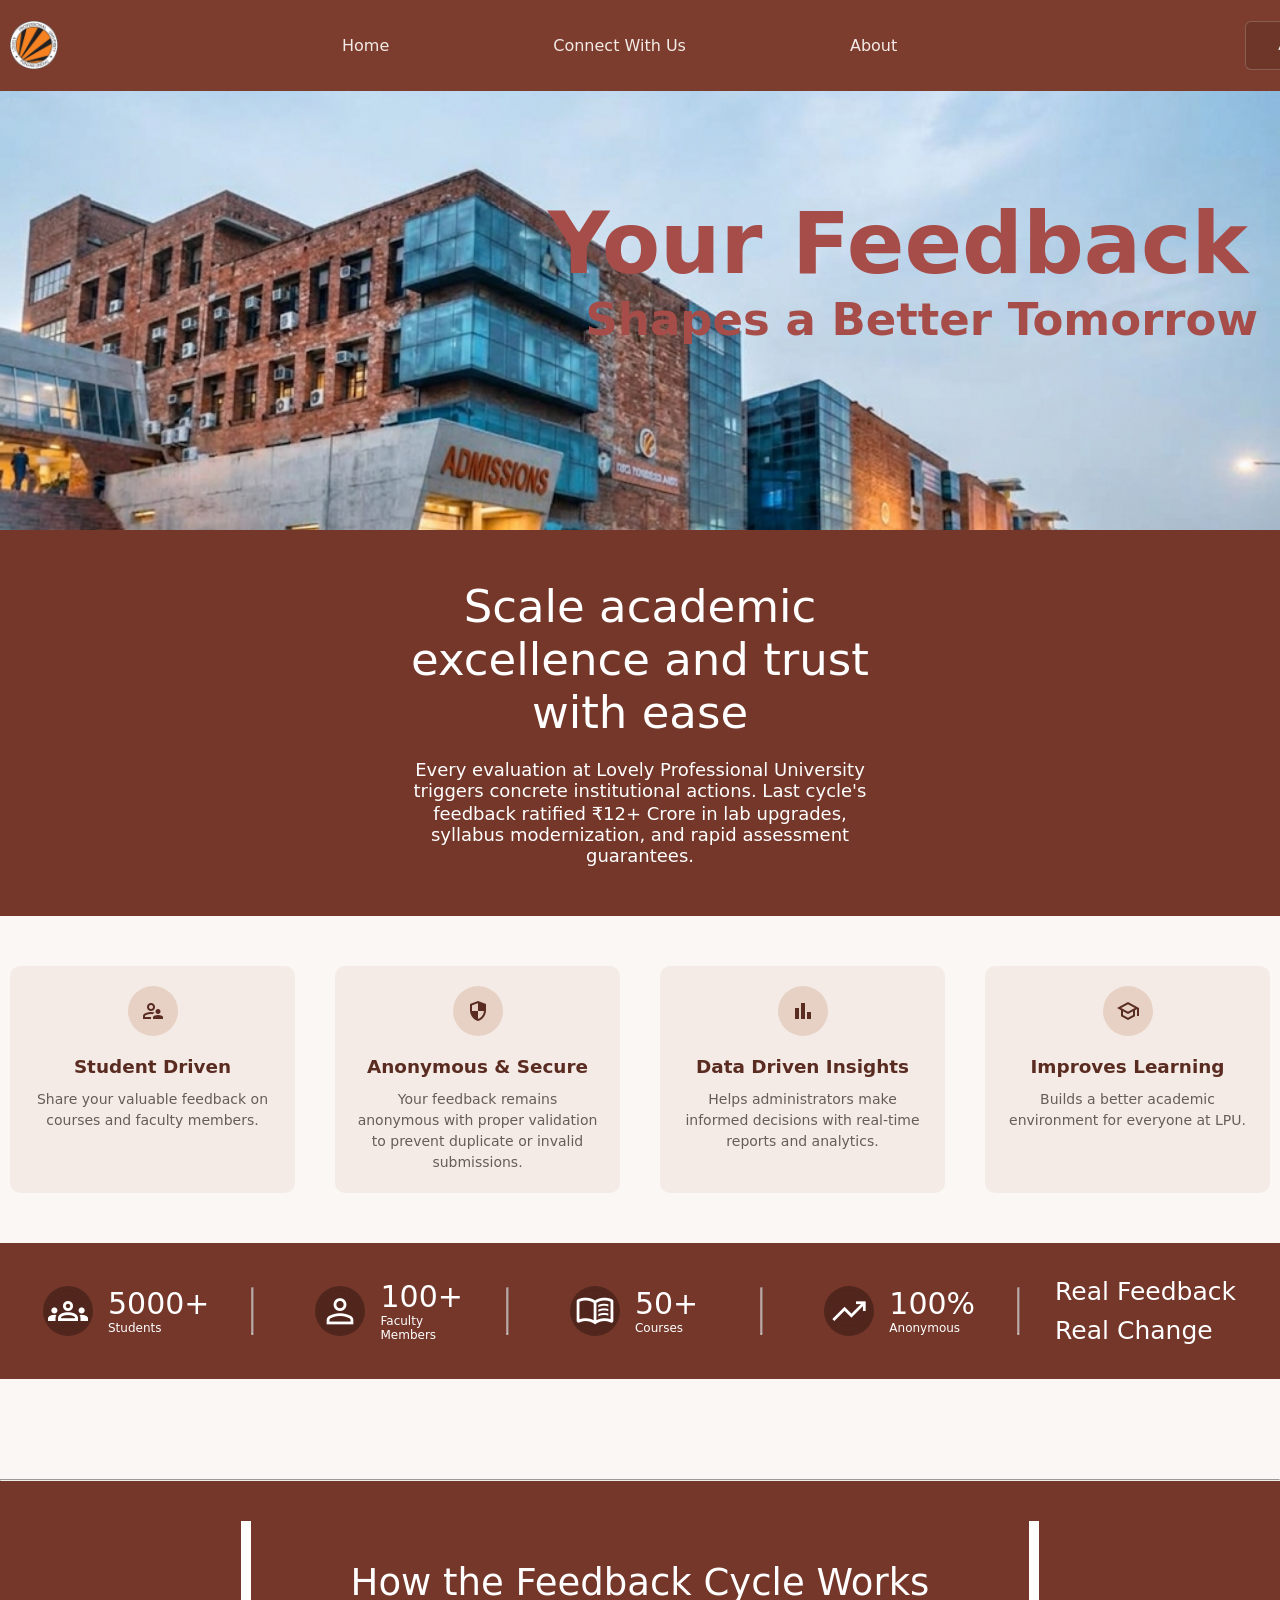
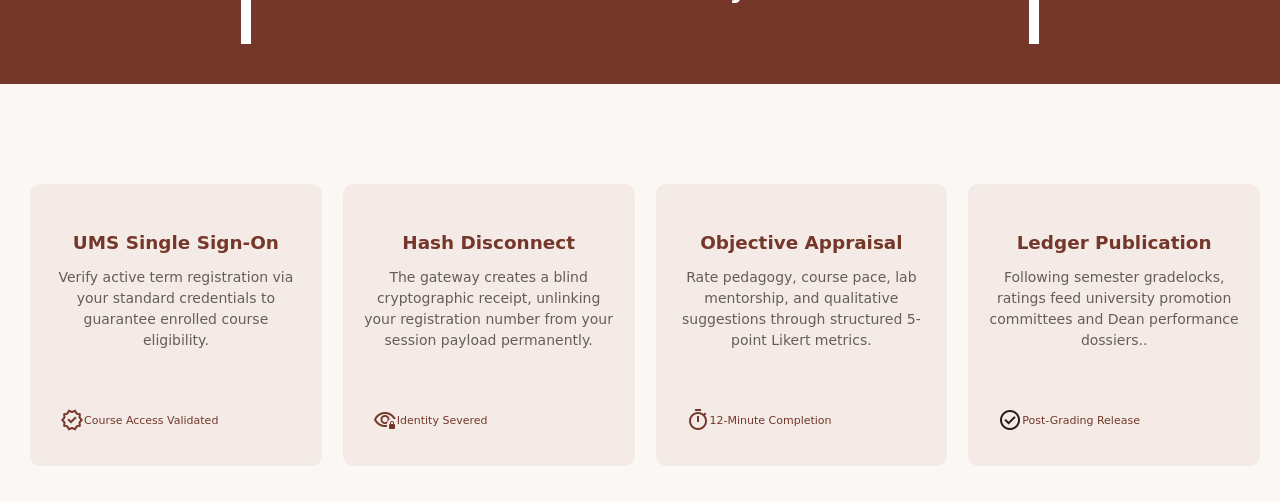
==== commit f94dd0d4: "designed login page aswell" ====
--- a/CA project/index.html
+++ b/CA project/index.html
@@ -42,20 +42,20 @@
                        <p class="main_heading_line_1" style="padding-left: 8px;">Your Feedback</p>
                        <p class="main_heading_line_2">Shapes a Better Tomorrow</p>
                     </h1>
-                    <p class="main_text_l1">
+                    <!-- <p class="main_text_l1">
                     The Faculty Feedback & Course Evaluation Portal enables students to submit anonymous <br>
                     course and instructor reviews,
                      while providing administrators with <br> analytical reports and dashboards to drive academic quality.
-                    </p>
+                    </p> -->
 
-                    <div class="login_button_container">
+                    <!-- <div class="login_button_container">
                         <div class="login_button">
                             <button>
                                 <a href="about.html"><p class="login_text">Learn more <br> ⬇</p></a> 
                             </button>
                         </div>
                     
-                    </div>
+                    </div> -->
                 </div>
             </div>
         </div>    
--- a/CA project/css/style.css
+++ b/CA project/css/style.css
@@ -17,7 +17,7 @@
 }
 
 .index_header {
-    background-color: #5A2C21;
+    background-color: #7c3c2e;
     color: #FFFFFF;
 }
 
@@ -32,8 +32,8 @@
 }
 
 .header_content {
-    animation-name: homeAnimation;
-    animation-duration: 5s;
+    /* animation-name: homeAnimation;
+    animation-duration: 5s; */
     display: flex;
     justify-content: space-between;
     border-radius: 20px;
@@ -53,6 +53,8 @@
 }
 
 .header-right-button{
+    animation-name: homeAnimation;
+    animation-duration: 3s;
     background-color: #6E3628;
     color: #FFFFFF;
     border: 1px solid rgba(255, 255, 255, 0.2);
@@ -63,7 +65,9 @@
 
 .header-left-button{
     background-color: #6E3628;
-    color: #FFFFFF;
+    animation-name: homeAnimation;
+    animation-duration: 3s;
+    color: #ffffff;
     border: 1px solid rgba(255, 255, 255, 0.2);
     padding: 1rem 2rem;
     border-radius: 6px;
@@ -73,7 +77,9 @@
 
 
 .header-right-button:hover , .header-left-button:hover{
-    background-color: #4a271e;
+    background-color: #e0dfde;
+    color: black;
+    border: 1px groove black;
 }
 
 .logo_header img{
--- a/CA project/css/index_card.css
+++ b/CA project/css/index_card.css
@@ -2,9 +2,7 @@
 /*  main tag css is here */
 
 .index_main {
-    background-image:
-        linear-gradient(rgba(12, 18, 30, 0.28), rgba(12, 18, 30, 0.48)),
-        url("../images/new-new.png");
+    background-image: url("../images/new-new.png");
     background-color: #74372a;
     background-repeat: no-repeat;
     background-position: center;
@@ -30,38 +28,38 @@
 }
 .main_text {
     flex: 1 1 320px;
-    
+    padding-top: 50px;
     width: auto;
     min-width: 0;
     align-items: right;
-}
-
-.main_headinggg{
-    align-items: ;
+
 }
 
 .main_heading_line_1 {
 
-    font-size: 80px;
-    color: white;
+    font-size: 85px;
+    color: rgb(167, 77, 73);
     text-align: right;
+    min-width: 0;
+    width: auto;
     margin: 10px 10px 0px 10px;
 }
 
 .main_heading_line_2 {
-    font-size: 55px;
-    color: white;
+    font-size: 45px;
+    color: rgb(167, 77, 73);
     margin: 0px 0px 0px 0px;
     text-align: right;
-}
-
-.main_text_l1 {
+    padding-bottom: 150px;
+}
+
+/* .main_text_l1 {
     
     font-size: 18px;
-    color: white;
+    color: #74372a;
     text-align: right;
     padding-left: 20px;
-}
+} */
 
 
 .main_image {
@@ -80,7 +78,7 @@
 }
 
 /* colour seting is pending here */
-.login_button_container {
+/* .login_button_container {
     
     display: flex;
     flex-direction: row;
@@ -102,13 +100,10 @@
     
 }
 .login_text {
-    color: rgb(255, 255, 255);
-
-}
-
-.login_text:hover{
-    text-shadow: 0 2px 0 0 #FFFFFF;
-}
+    color: rgb(250, 250, 250);
+
+}
+
 
 .login_button a{
     text-decoration: none;
@@ -117,7 +112,7 @@
 
 .login_button:hover {
     transform: translateY(-5px);
-}
+} */
 
 
 /* section tag css is here ln 76 -- ln 208 */
@@ -126,7 +121,7 @@
 
 /* make this better  {  :(  } */
 .section_text1 {
-    background: #5A2C21;
+    background: #74372a;
 }
 
 .text1_l1 {
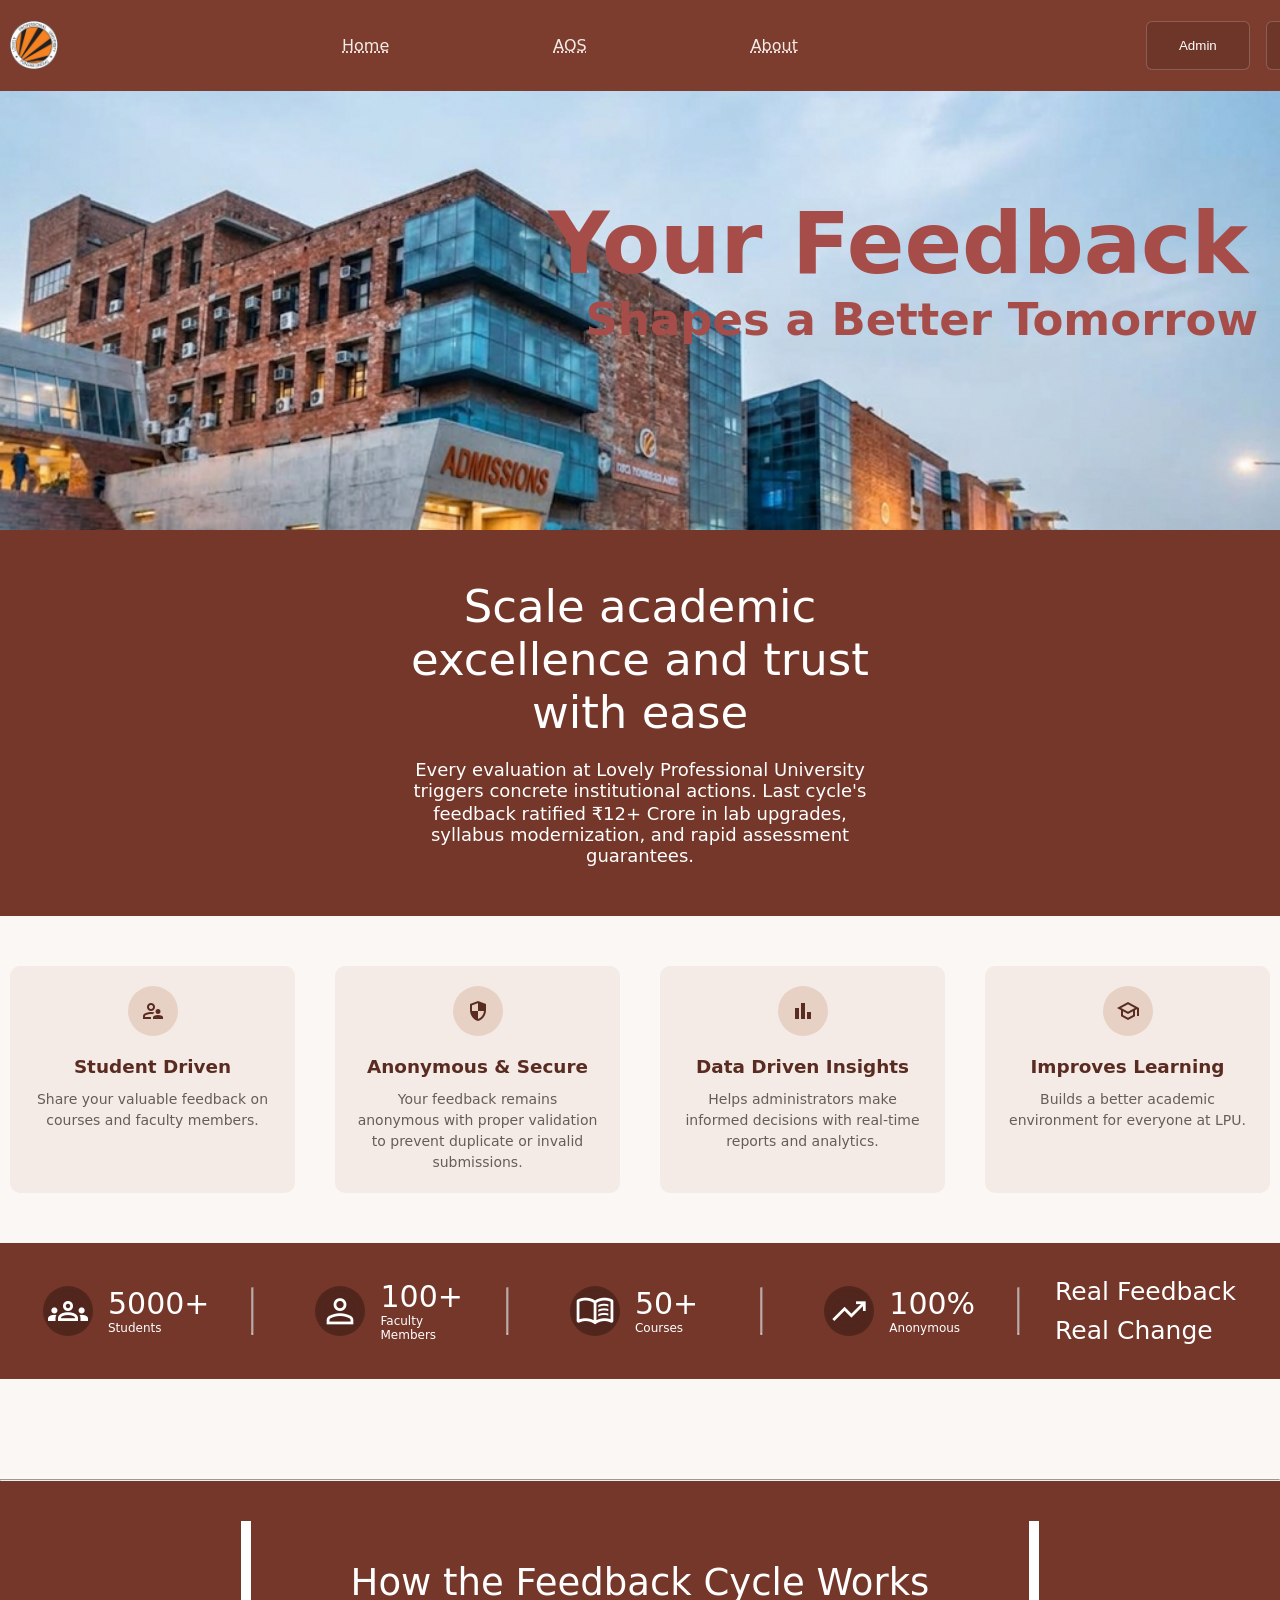
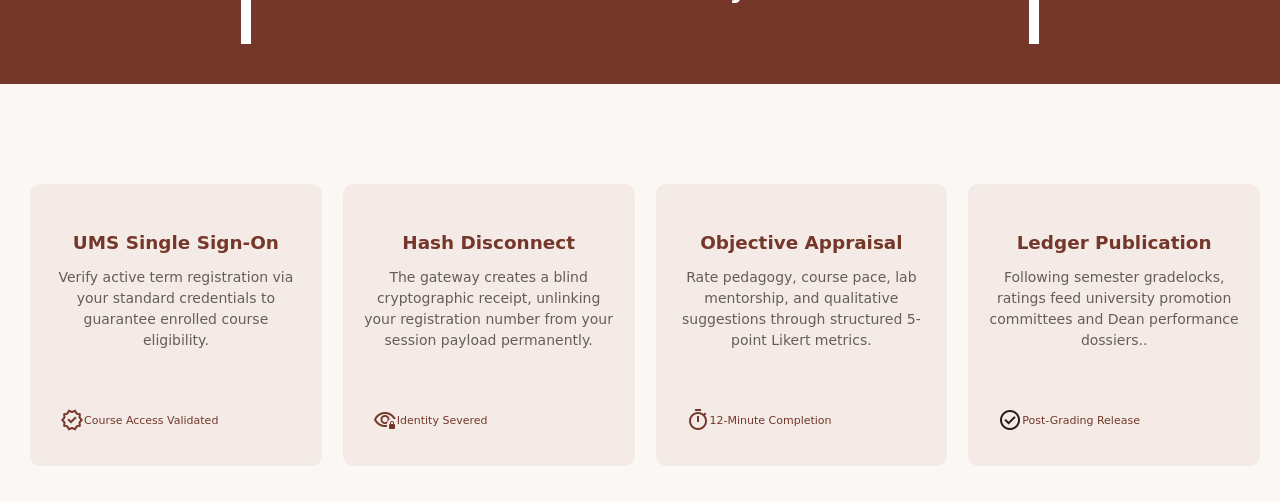
==== commit ed3f4500: "lil bit of this li bit of that" ====
--- a/CA project/index.html
+++ b/CA project/index.html
@@ -17,13 +17,13 @@
             <div class="header_nav">
                 <ul>
                     <li class="home"> 
-                        <a href="index.html">Home</a>
+                       <abbr title="Home"> <a href="index.html">Home</a></abbr>
                     </li>
                     <li class="connect-with-us">
-                        <a href="connect_with_us.html">Connect With Us</a>
+                        <abbr title="Connect with us via AQS"><a href="connect_with_us.html">AQS</a></abbr>
                     </li>
                     <li class="about">
-                        <a href="about.html">About</a>
+                       <abbr title="About us"><a href="about.html">About</a></abbr>
                     </li>
                 </ul>    
             </div>
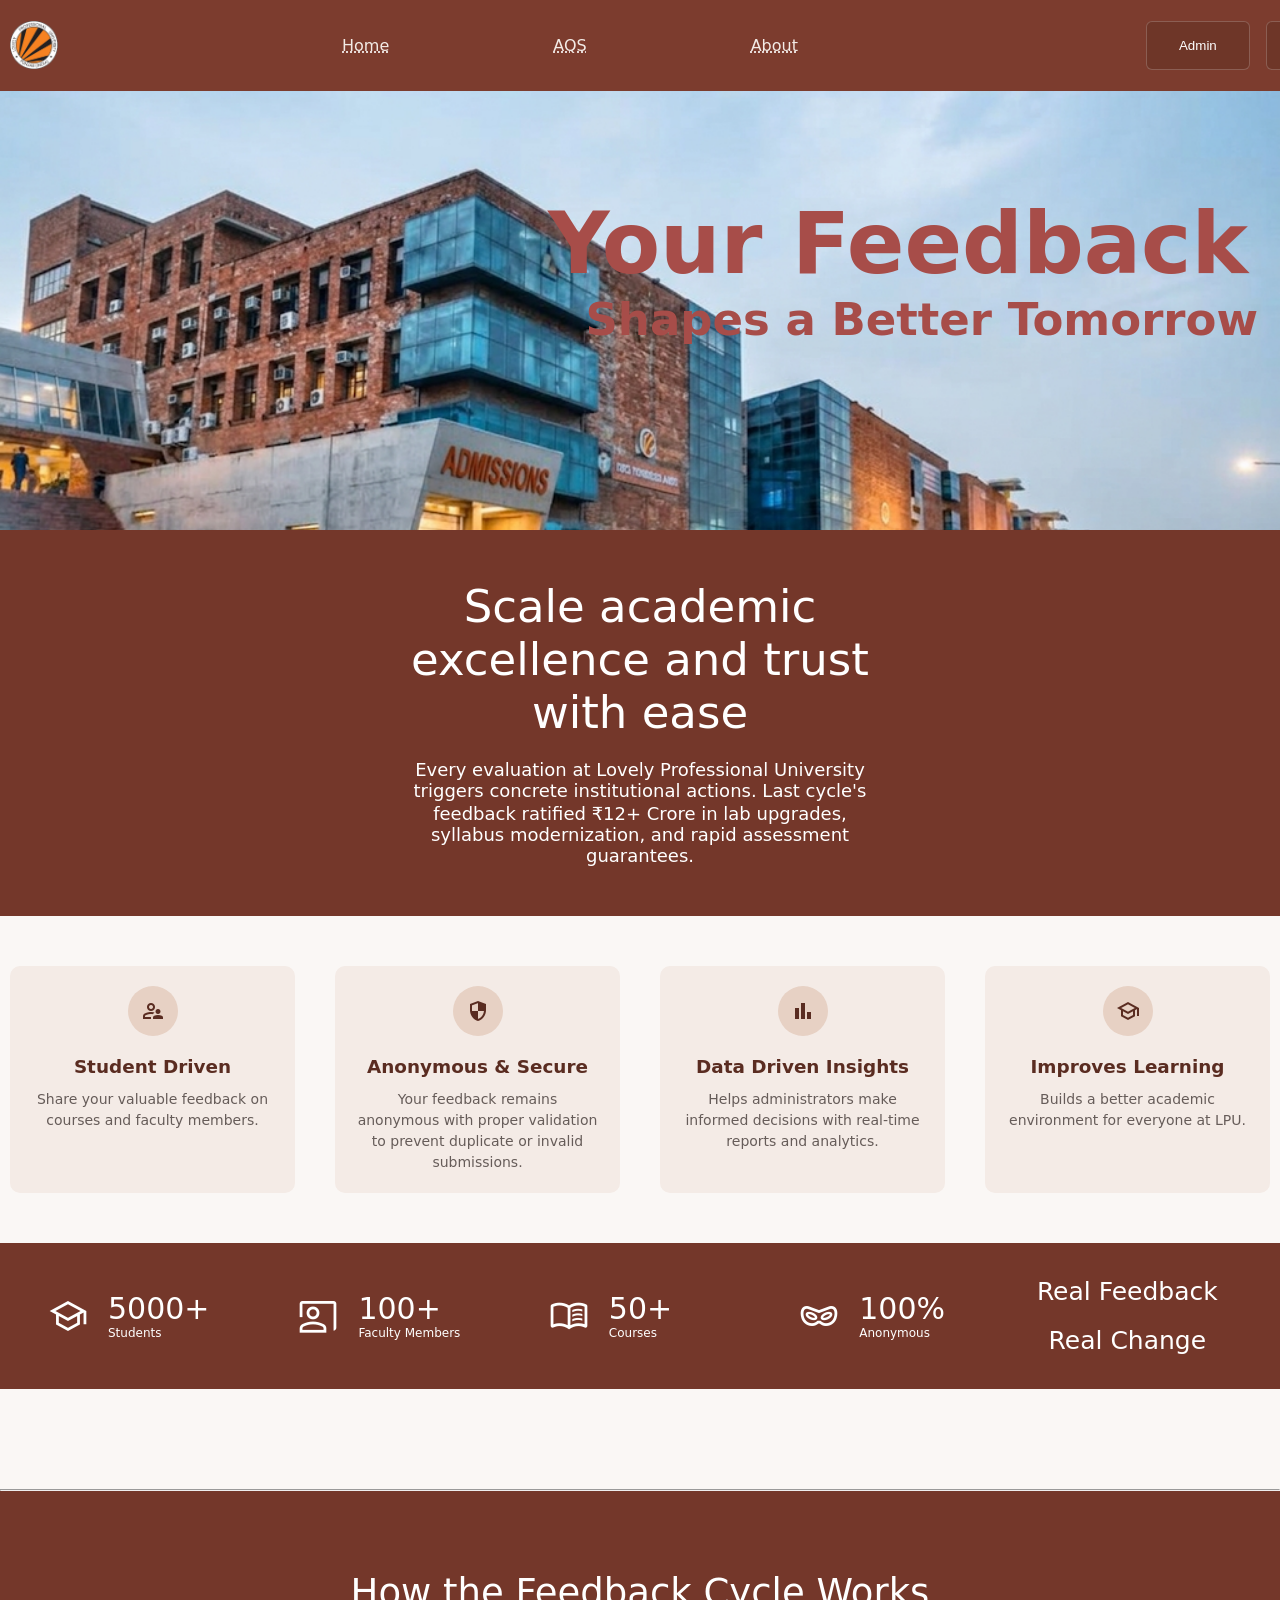
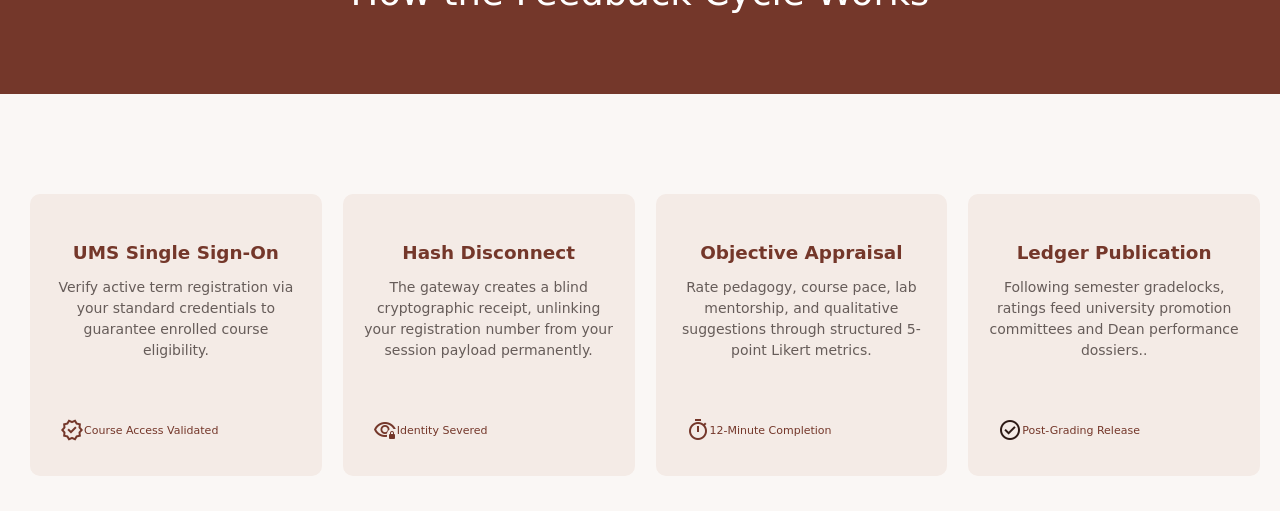
==== commit 98378118: "STyled the about.html page" ====
--- a/CA project/index.html
+++ b/CA project/index.html
@@ -92,7 +92,7 @@
                 </p>
             </div>
         </div>
-        <div class="summary_card_2">
+        <div class="summary_card_1">
             
             <div class="summary_card_logo">
                 <p class="material-symbols-outlined">
@@ -109,7 +109,7 @@
                 </p>
             </div>
         </div>
-        <div class="summary_card_3">
+        <div class="summary_card_1">
             <div class="summary_card_logo">
                 <p class="material-symbols-outlined">
                     bar_chart
@@ -124,7 +124,7 @@
                 </p>
             </div>
         </div>
-        <div class="summary_card_4">
+        <div class="summary_card_1">
             <div class="summary_card_logo">
                 <p class="material-symbols-outlined">
                     school
@@ -149,7 +149,7 @@
             <div class="survey_data_container_content">
                 <div class="sd_side_logo">
                     <p class="material-symbols-outlined">
-                        groups
+                        school
                     </p>
                 </div>
                 <div class="survey_data_text">
@@ -162,12 +162,12 @@
                 </div>
             </div>
         </div>
-        <hr class="sd_break">
+        <!-- <hr class="sd_break"> -->
         <div class="survey_data_container">
             <div class="survey_data_container_content">
                 <div class="sd_side_logo">
                     <p class="material-symbols-outlined">
-                        person
+                        co_present
                     </p>
                 </div>
                 <div class="survey_data_text">
@@ -180,7 +180,7 @@
                 </div>
             </div>
         </div>
-        <hr class="sd_break">
+        <!-- <hr class="sd_break"> -->
         <div class="survey_data_container">
             <div class="survey_data_container_content">
                 <div class="sd_side_logo">
@@ -198,12 +198,12 @@
                 </div>
             </div>
         </div>
-        <hr class="sd_break">
+        <!-- <hr class="sd_break"> -->
         <div class="survey_data_container">
             <div class="survey_data_container_content">
                 <div class="sd_side_logo">
                     <p class="material-symbols-outlined">
-                        trending_up
+                        domino_mask
                     </p>
                 </div>
                 <div class="survey_data_text">
@@ -216,9 +216,14 @@
                 </div>
             </div>
         </div>
-        <hr class="sd_break">
+        <!-- <hr class="sd_break"> -->
         <div class="sdc_5">
             <div class="sd_5">
+                <!-- <div class="sd_side_logo">
+                    <p class="material-symbols-outlined">
+                        finance_mode
+                    </p>
+                </div> -->
                 <p class="sd_5_l1">
                     Real Feedback
                 </p>
--- a/CA project/css/index_card.css
+++ b/CA project/css/index_card.css
@@ -153,10 +153,13 @@
     flex-direction: row;
     gap: 20px;
     padding-bottom: 25px;
-    
-}
-.summary_card_1:hover, .summary_card_2:hover, .summary_card_3:hover, .summary_card_4:hover,
-.feedback_step_card:hover {
+   
+    
+}
+.summary_card_1{
+    transition: transform 0.2s, box-shadow 0.2s;
+}
+.summary_card_1:hover{
     transform: translateY(-10px);
     box-shadow: 0 0 0 2px #74372a;
 }
@@ -252,9 +255,9 @@
     overflow: hidden;
     width: 50px;
     height: 50px;
-    border-radius: 50%;
-    background-color: rgba(0, 0, 0, 0.3);
-    backdrop-filter: blur(35px);
+    /* border-radius: 50%; */
+    /* background-color: rgba(0, 0, 0, 0.3); */
+    /* backdrop-filter: blur(35px); */
     display: flex;
     justify-content: center;
     align-items: center;
@@ -295,8 +298,8 @@
     text-align: center;
     font-size: 37px;
     color: #FFFFFF;
-    border-left: 10px solid #FFFFFF;
-    border-right: 10px solid #FFFFFF;
+    /* border-left: 10px solid #FFFFFF;
+    border-right: 10px solid #FFFFFF; */
     /* border-top: 2px solid #FFFFFF;
     border-bottom: 2px solid #FFFFFF; */
     width: fit-content;
@@ -347,6 +350,12 @@
     background-color: #F4EBE6;
     border-radius: 10px;
     margin: 0px 10px 25px 10px;
+    transition: transform 0.2s, box-shadow 0.2s;
+}
+
+.feedback_step_card:hover{
+    transform: translateY(-6px);
+    box-shadow: 0 0 0 2px #74372a;
 }
 .feedback_step_card_top_logo{
     margin: 0;
@@ -399,3 +408,20 @@
     font-size: 11px;
     color: #74372a;
 }
+
+.sdc_5 {
+    display: flex;
+    flex: 1;
+    align-items: center;
+    justify-content: center;
+}
+
+.sd_5 {
+    display: flex;
+    flex-direction: column;
+    align-items: center;
+}
+
+.sd_5 .sd_side_logo .material-symbols-outlined {
+    margin: 0;
+}
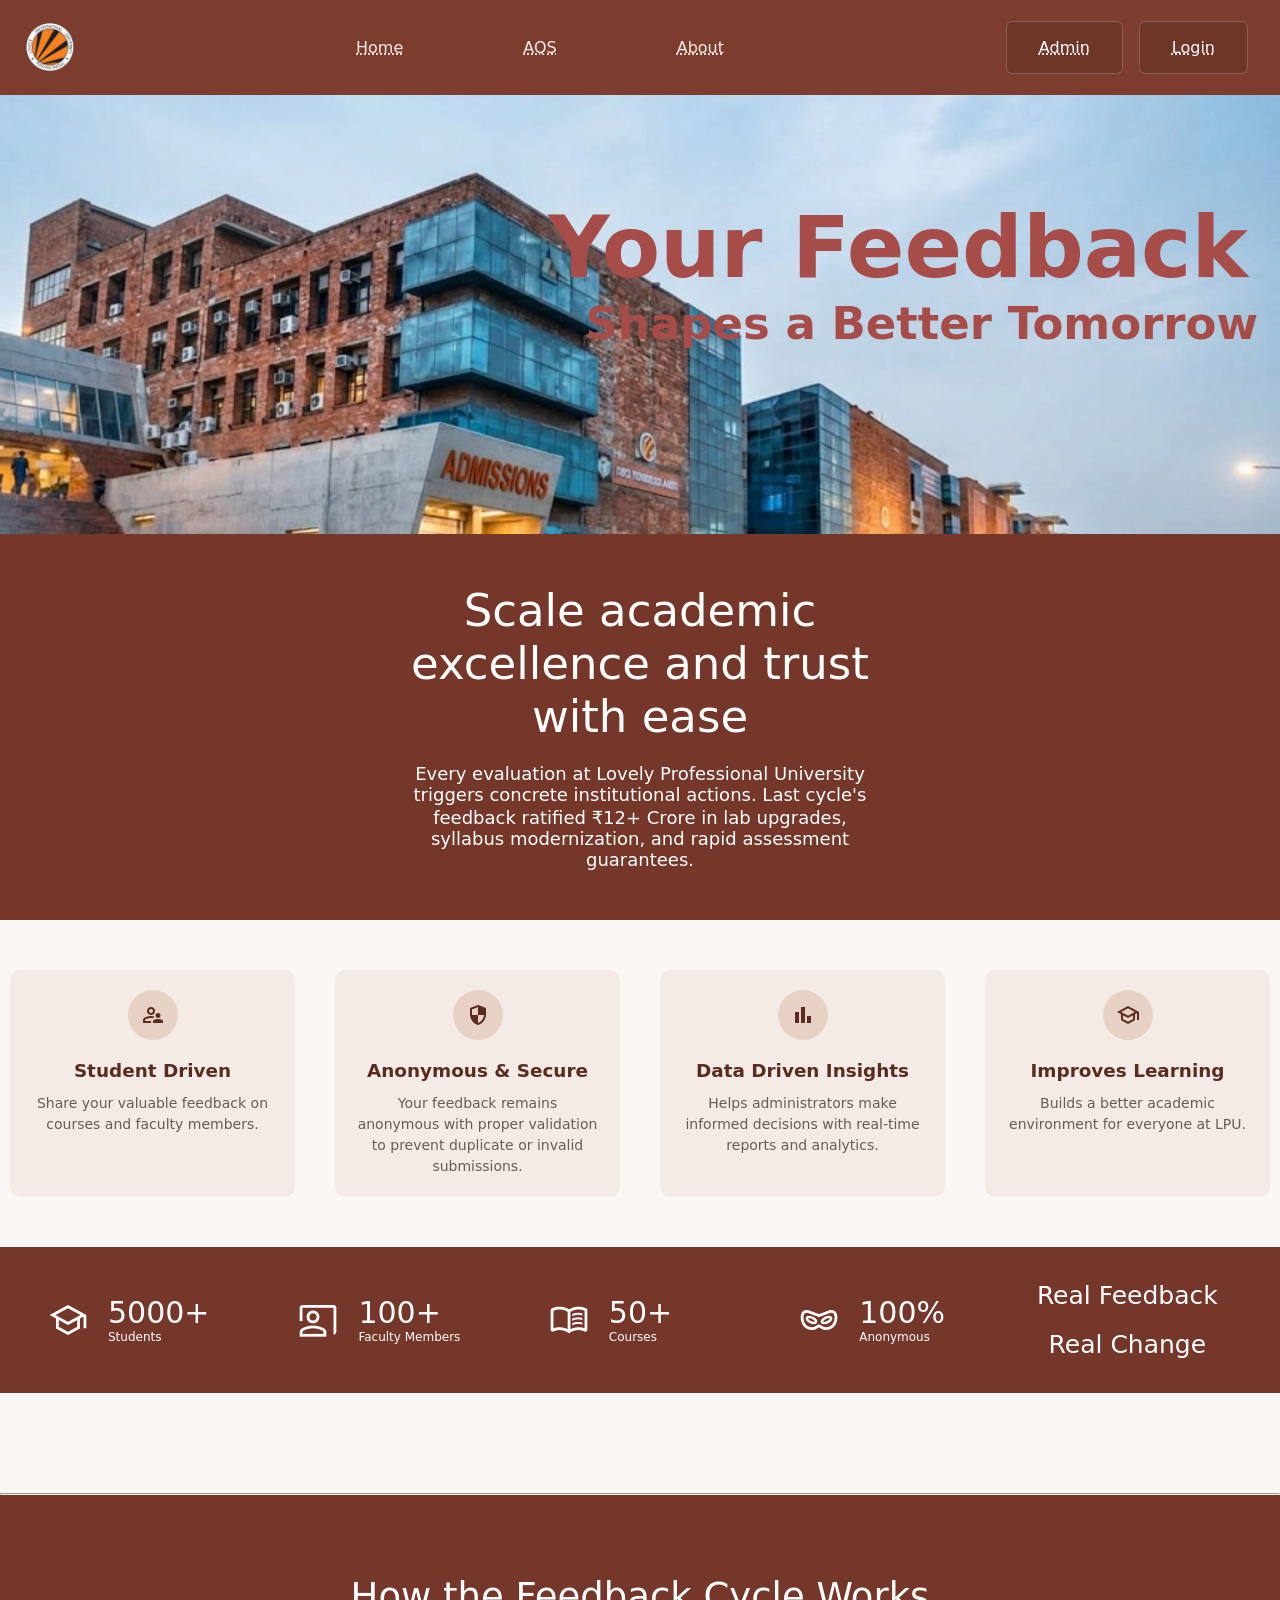
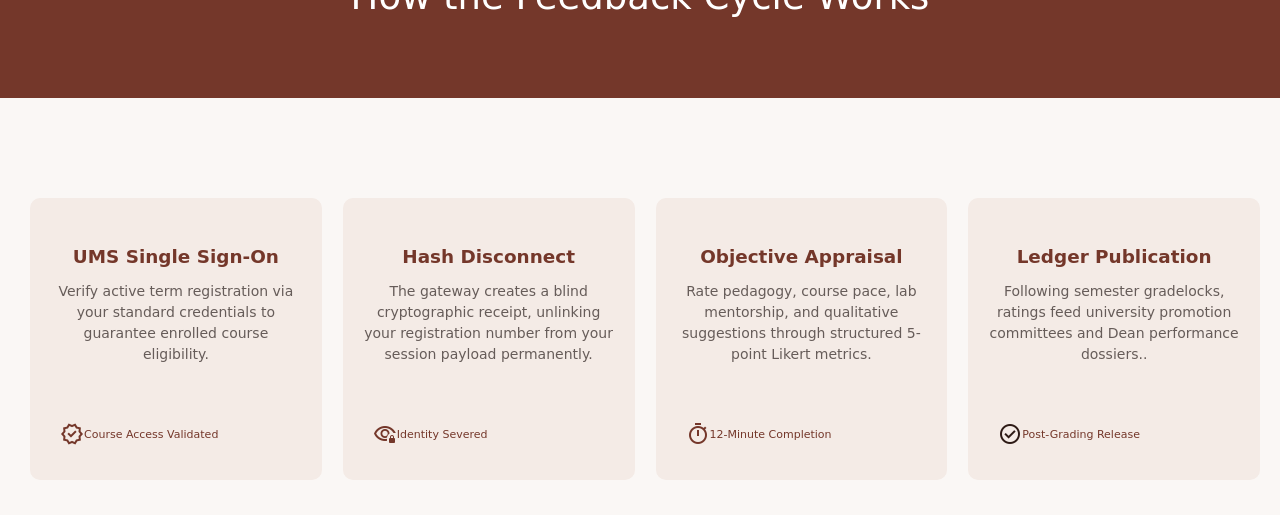
==== commit 8f94b5a1: "something here and there in the student.html and student.css" ====
--- a/CA project/index.html
+++ b/CA project/index.html
@@ -7,6 +7,7 @@
     <title>Landing Page</title>
     <link rel="stylesheet" href="css/style.css">
     <link rel="stylesheet" href="css/index_card.css">
+    <link rel="stylesheet" href="css/header.css">
 </head>
 <body class="index-body">
     <header class="index_header">
@@ -28,8 +29,8 @@
                 </ul>    
             </div>
             <div class="login-theme">
-                <abbr title="Go to admin login"><button class="header-left-button">Admin</button></abbr>
-                <abbr title="Go to student login"><button class="header-right-button" id="login-redirect-button">Login</button></abbr>
+                <abbr title="Go to admin login"><a class="header-left-button" href="login.html">Admin</a></abbr>
+                <abbr title="Go to student login"><a class="header-right-button" href="login.html" id="login-redirect-button">Login</a></abbr>
             </div>
 
         </div>
--- a/CA project/css/style.css
+++ b/CA project/css/style.css
@@ -127,3 +127,15 @@
     animation-name: slidingbar;
     animation-duration: 0.4s;
 }
+
+.home:hover,
+.connect-with-us:hover,
+.about:hover {
+    border-bottom: 2px solid #FFFFFF;
+    animation: slidingbar 0.4s;
+}
+
+@keyframes slidingbar {
+    from { border-bottom-color: transparent; }
+    to { border-bottom-color: #FFFFFF; }
+}
--- a/CA project/css/header.css
+++ b/CA project/css/header.css
@@ -0,0 +1,225 @@
+body {
+    margin: 0;
+}
+
+.index_header,
+.header,
+.topbar,
+.navbar {
+    background-color: #7c3c2e;
+    color: #FFFFFF;
+}
+
+.header_content {
+    display: flex;
+    align-items: center;
+    justify-content: space-between;
+    padding: 5px 16px;
+    border-radius: 20px;
+    background: transparent;
+    color: inherit;
+    animation: none;
+}
+
+.header_nav ul {
+    display: flex;
+    align-items: center;
+    justify-content: center;
+    gap: 72px;
+    margin: 0;
+    padding: 3px 0;
+    list-style-type: none;
+    white-space: nowrap;
+}
+
+.header_nav ul li a {
+    display: block;
+    margin: 0 1rem;
+    padding: 14px 8px;
+    color: #F3EBE6;
+    font-weight: 500;
+    text-align: center;
+    text-decoration: none;
+}
+
+.home:hover,
+.connect-with-us:hover,
+.about:hover {
+    border-bottom: 2px solid #FFFFFF;
+    animation: slidingbar 0.4s;
+}
+
+.logo_header img {
+    max-width: 100%;
+    width: auto;
+    height: 48px;
+    padding: 7px 16px 5px 10px;
+}
+
+.login-theme {
+    display: flex;
+    align-items: center;
+    gap: 1rem;
+    margin: 1rem;
+    padding: 0;
+}
+
+.login-theme > abbr {
+    display: inline-flex;
+}
+
+.header-left-button,
+.header-right-button {
+    display: inline-flex;
+    align-items: center;
+    justify-content: center;
+    padding: 1rem 2rem;
+    border: 1px solid rgba(255, 255, 255, 0.2);
+    border-radius: 6px;
+    background-color: #6E3628;
+    color: #FFFFFF;
+    font: inherit;
+    cursor: pointer;
+    text-decoration: none;
+    animation: homeAnimation 3s;
+}
+
+.header-left-button:hover,
+.header-right-button:hover {
+    border: 1px groove #2D1A15;
+    background-color: #e0dfde;
+    color: #2D1A15;
+}
+
+.topbar {
+    display: flex;
+    align-items: center;
+    justify-content: space-between;
+    min-height: 68px;
+    padding: 5px 16px;
+}
+
+.topbar-left,
+.topbar-center,
+.topbar-right {
+    display: flex;
+    align-items: center;
+    gap: 1rem;
+}
+
+.topbar-left__logo {
+    width: 48px;
+    height: 48px;
+}
+
+.topbar-left__title {
+    color: #FFFFFF;
+}
+
+.topbar-center__btn {
+    padding: 14px 8px;
+    border: 0;
+    background: transparent;
+    color: #F3EBE6;
+    font: inherit;
+    text-transform: capitalize;
+    cursor: pointer;
+}
+
+.topbar-right__btn {
+    padding: 1rem 2rem;
+    border: 1px solid rgba(255, 255, 255, 0.2);
+    border-radius: 6px;
+    background-color: #6E3628;
+    color: #FFFFFF;
+    font: inherit;
+    cursor: pointer;
+}
+
+.topbar-center__btn:hover {
+    text-decoration: underline;
+}
+
+.topbar-right__btn:hover {
+    background-color: #e0dfde;
+    color: #2D1A15;
+}
+
+.navbar {
+    color: #FFFFFF;
+}
+
+.nav_left {
+    color: #FFFFFF;
+}
+
+.nav_search input {
+    border-color: #E7D1C4;
+    background-color: #FAF7F5;
+    color: #2D1A15;
+}
+
+.nav_search input:focus {
+    border-color: #D6A28A;
+    background-color: #FFFFFF;
+}
+
+.curv_rect_box {
+    border-color: #E7D1C4;
+    color: #F3EBE6;
+}
+
+.user_detail_line2 {
+    color: #F3EBE6;
+}
+
+.user_dp .material-symbols-outlined,
+.nav_status .material-symbols-outlined {
+    color: #F3EBE6;
+}
+
+.login-body,
+.login-body-admin {
+    flex-direction: column;
+    align-items: stretch;
+    justify-content: flex-start;
+    padding: 0;
+}
+
+@media (max-width: 800px) {
+    .header_content,
+    .topbar {
+        flex-wrap: wrap;
+        justify-content: center;
+        gap: 8px;
+    }
+
+    .header_nav ul {
+        gap: 8px;
+    }
+
+    .header_nav ul li a {
+        margin: 0;
+    }
+
+    .login-theme {
+        margin: 8px;
+    }
+}
+
+@media (max-width: 520px) {
+    .header_nav ul {
+        gap: 0;
+    }
+
+    .header_nav ul li a {
+        padding: 10px 6px;
+    }
+
+    .header-left-button,
+    .header-right-button,
+    .topbar-center__btn,
+    .topbar-right__btn {
+        padding: 0.75rem 1rem;
+    }
+}
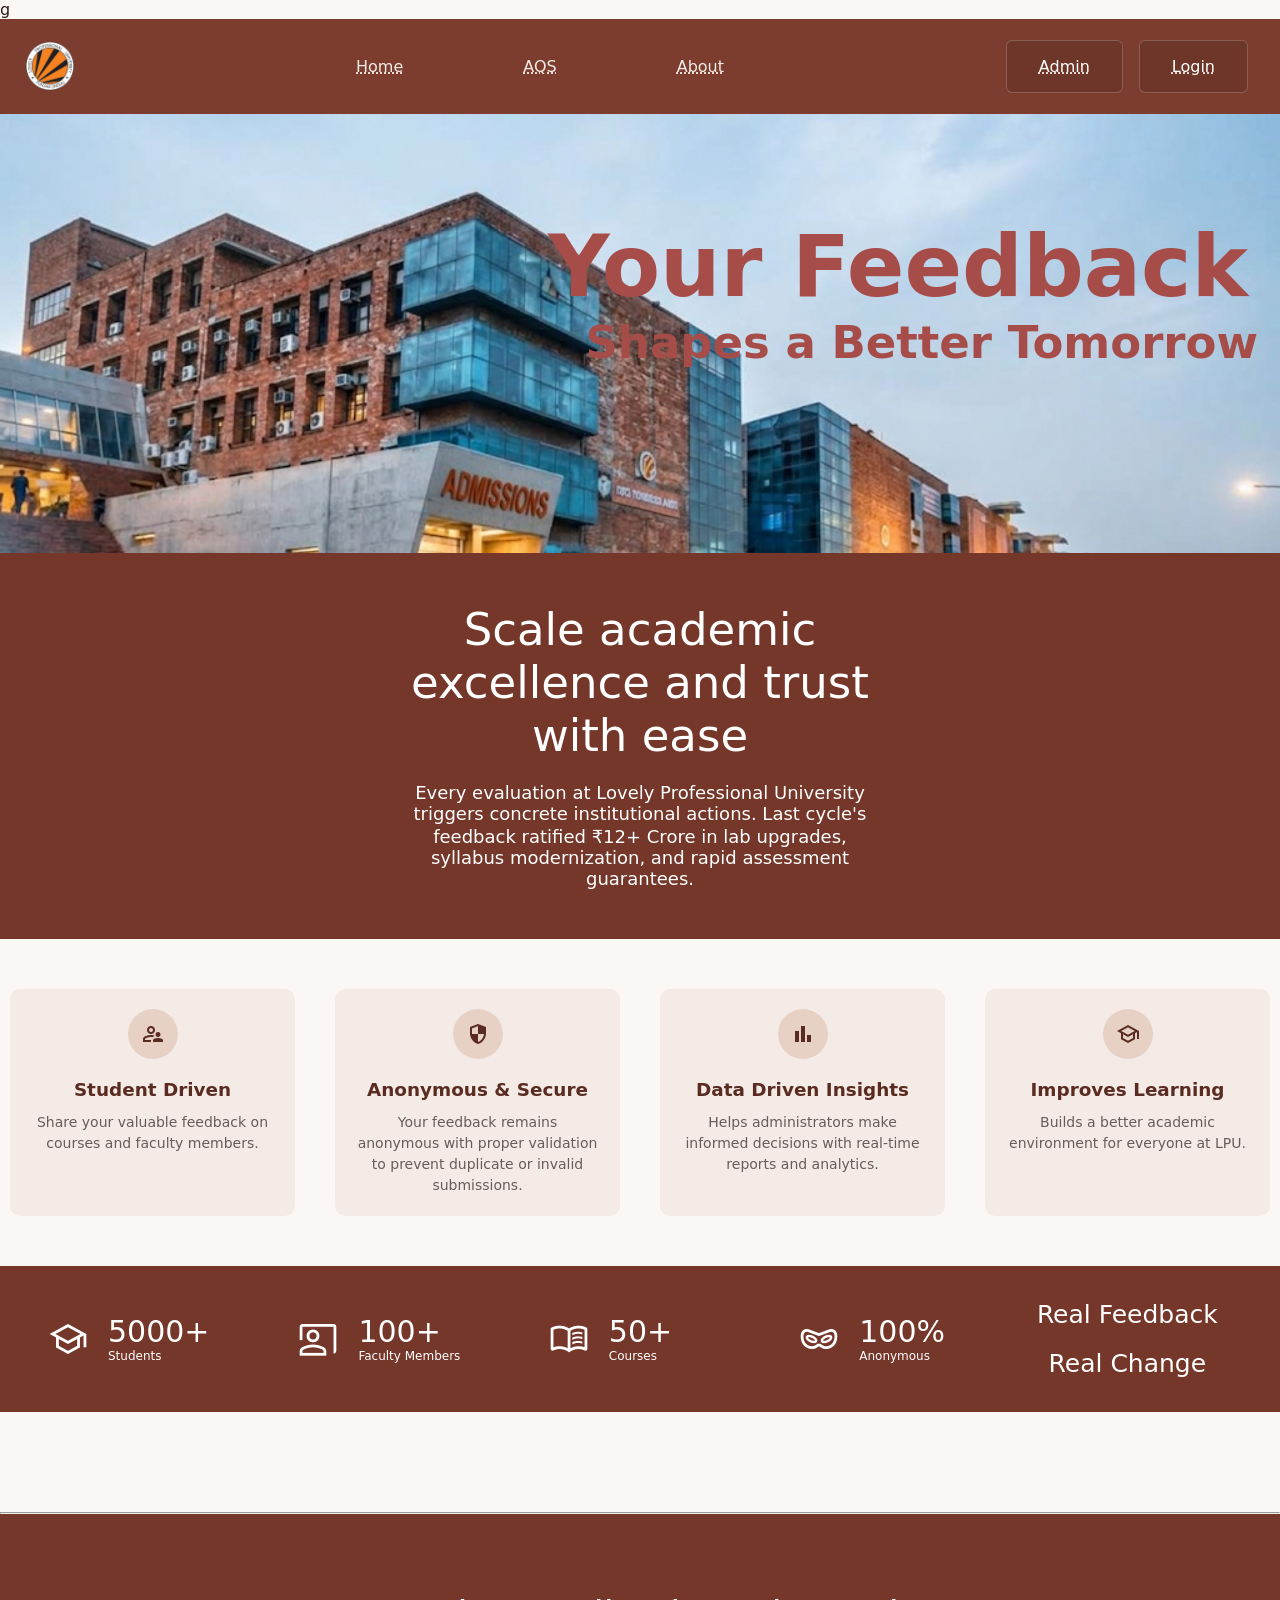
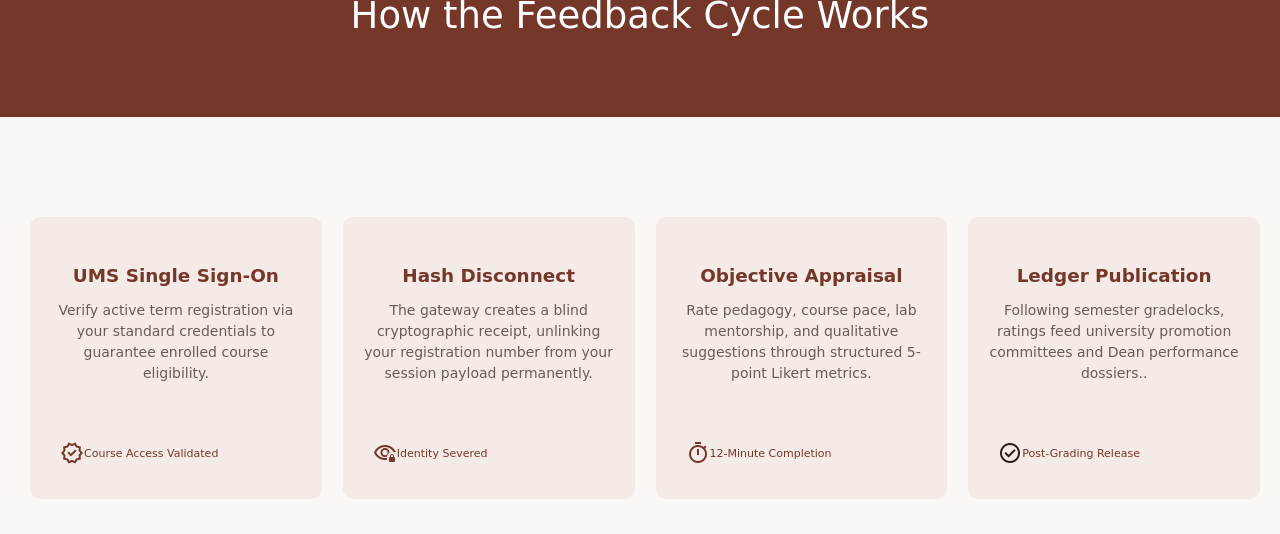
==== commit c63ba5bf: "updated the student login path with new page and added some thing in the dashboard page" ====
--- a/CA project/index.html
+++ b/CA project/index.html
@@ -1,7 +1,7 @@
 <!DOCTYPE html>
 <html lang="en">
 <head>
-    <link rel="stylesheet" href="https://fonts.googleapis.com/css2?family=Material+Symbols+Outlined:opsz,wght,FILL,GRAD@20..48,100..700,0..1,-50" />
+    <link rel="stylesheet" href="https://fonts.googleapis.com/css2?family=Material+Symbols+Outlined:opsz,wght,FILL,GRAD@20..48,100..700,0..1,-50" loading="eager" fetchpriority="high" >
     <meta charset="UTF-8">
     <meta name="viewport" content="width=device-width, initial-scale=1.0">
     <title>Landing Page</title>
@@ -9,7 +9,7 @@
     <link rel="stylesheet" href="css/index_card.css">
     <link rel="stylesheet" href="css/header.css">
 </head>
-<body class="index-body">
+<body class="index-body">g
     <header class="index_header">
         <div class="header_content">
             <div class="logo_header">
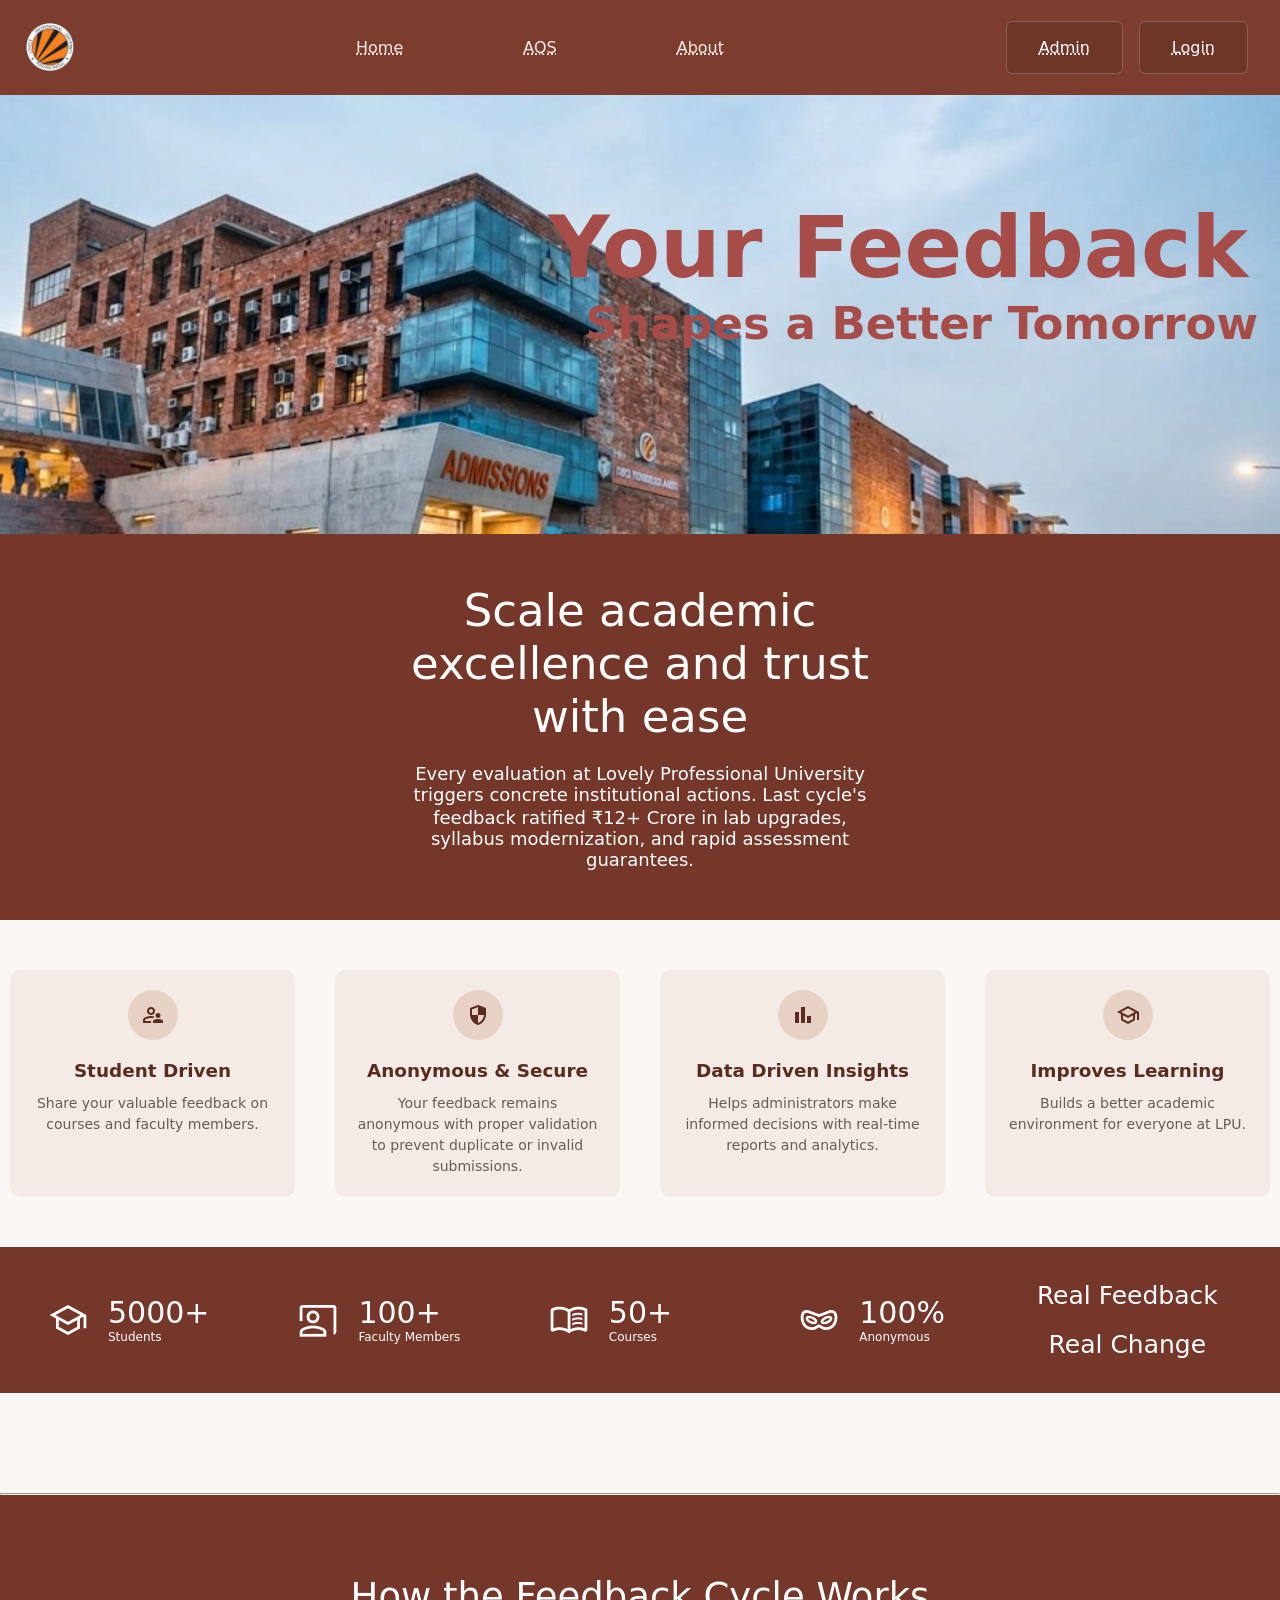
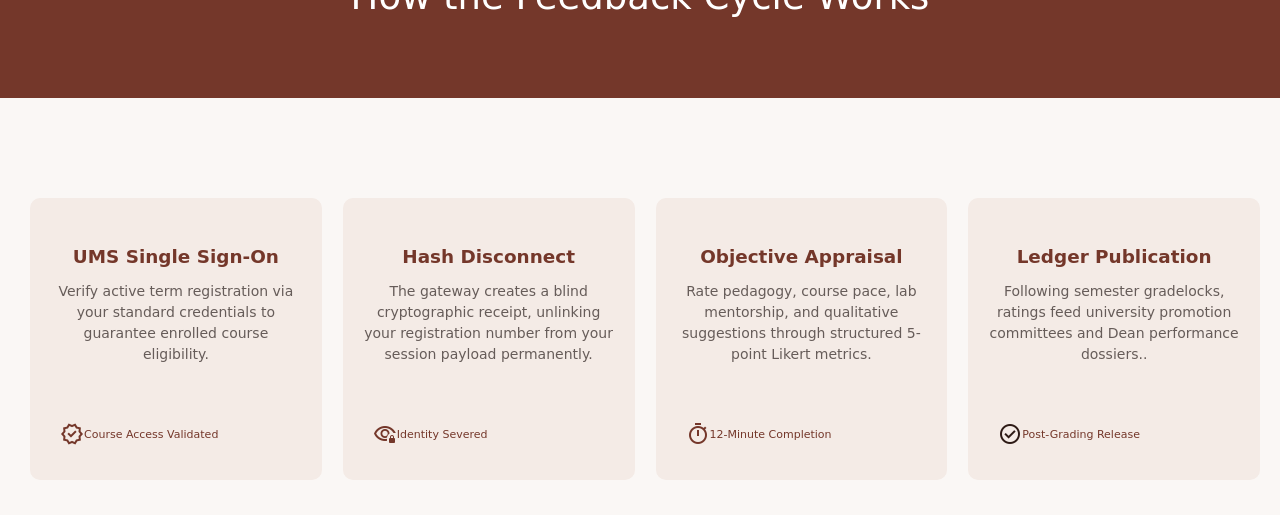
==== commit ced38f1a: "smth smth" ====
--- a/CA project/index.html
+++ b/CA project/index.html
@@ -9,7 +9,7 @@
     <link rel="stylesheet" href="css/index_card.css">
     <link rel="stylesheet" href="css/header.css">
 </head>
-<body class="index-body">g
+<body class="index-body">
     <header class="index_header">
         <div class="header_content">
             <div class="logo_header">
--- a/CA project/css/header.css
+++ b/CA project/css/header.css
@@ -223,3 +223,33 @@
         padding: 0.75rem 1rem;
     }
 }
+
+.catpic,
+.catpic2 {
+    display: flex;
+    flex-direction: column;
+    align-items: center;
+    text-align: center;
+}
+
+.catpic img,
+.catpic2 img {
+    display: block;
+    width: 350px;
+    max-width: 100%;
+}
+
+
+/* .catpic2 img {
+    margin: 10px auto 0;
+} */
+
+.catpic_l1, .catpic_l2{
+    text-align: center;
+}
+.catpic_l1{
+    font-size: 40px;
+}
+.catpic_l2{
+    font-size: 25px;
+}
